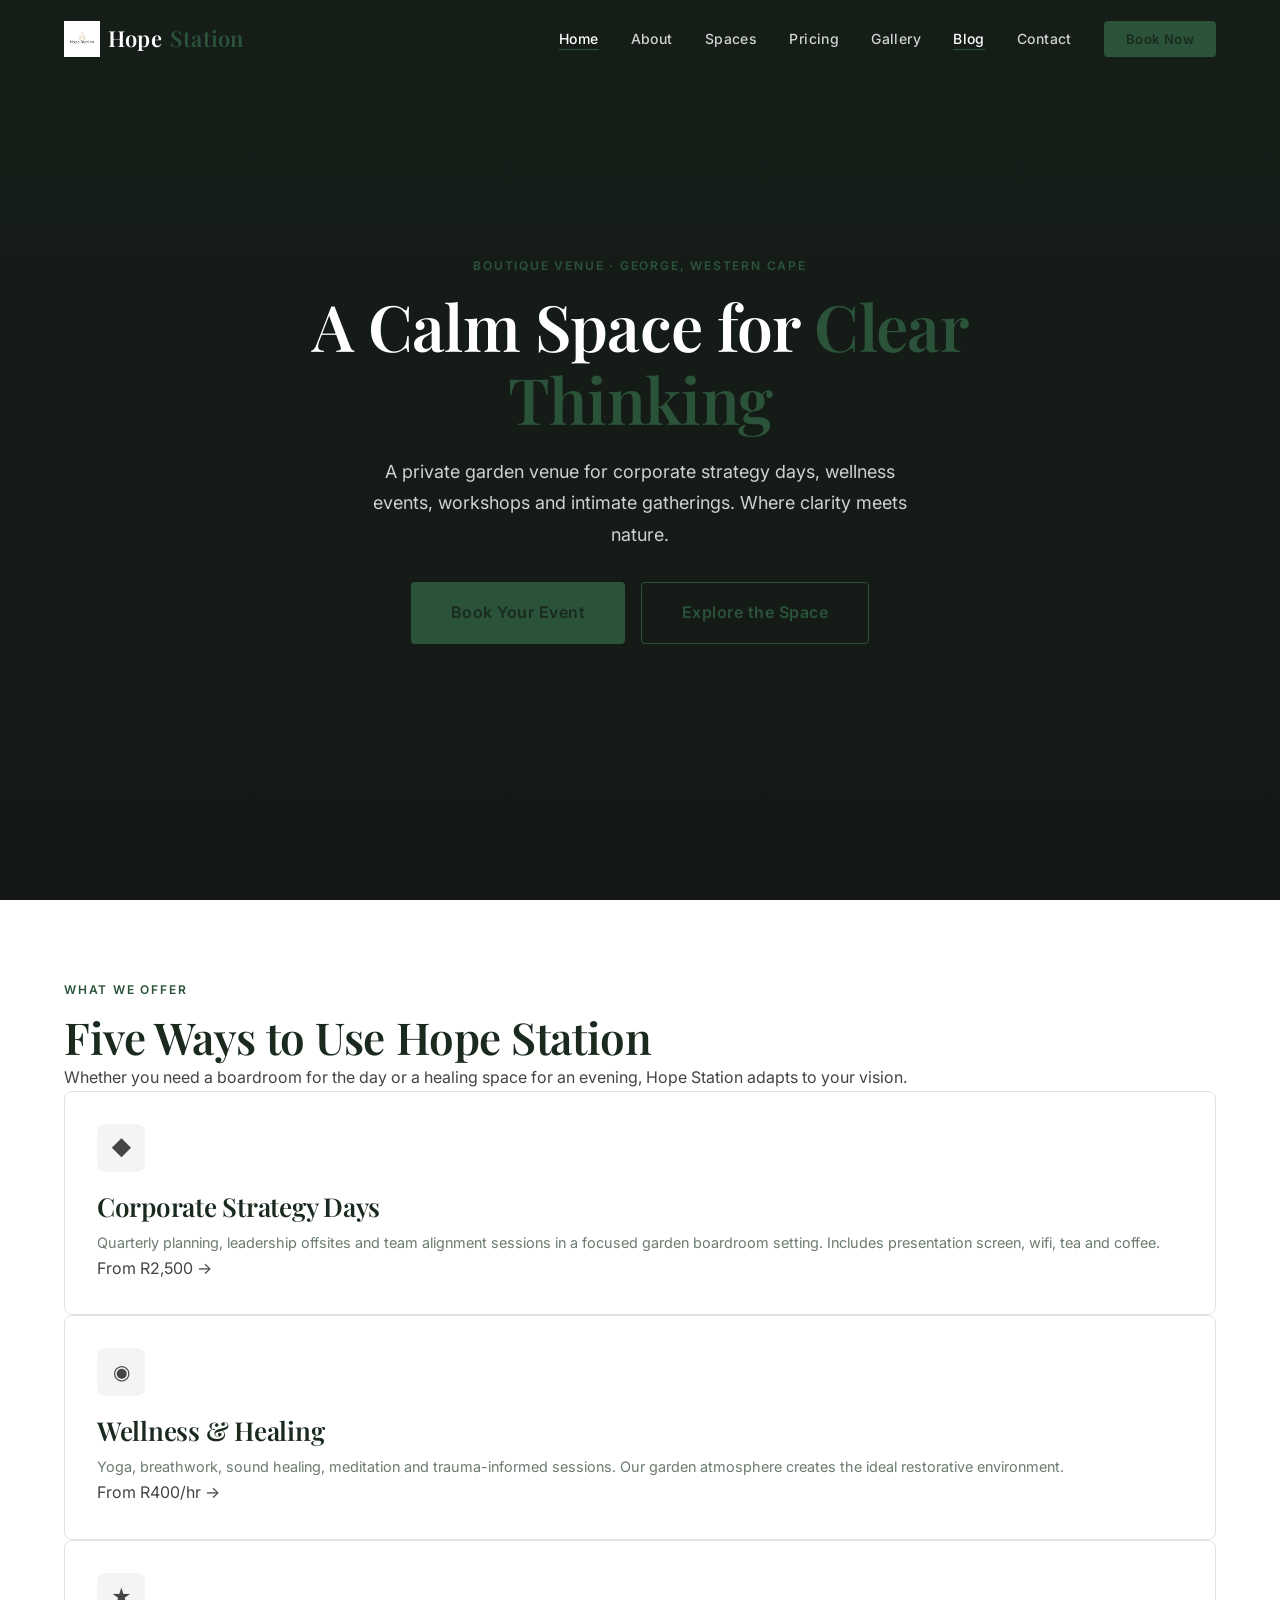
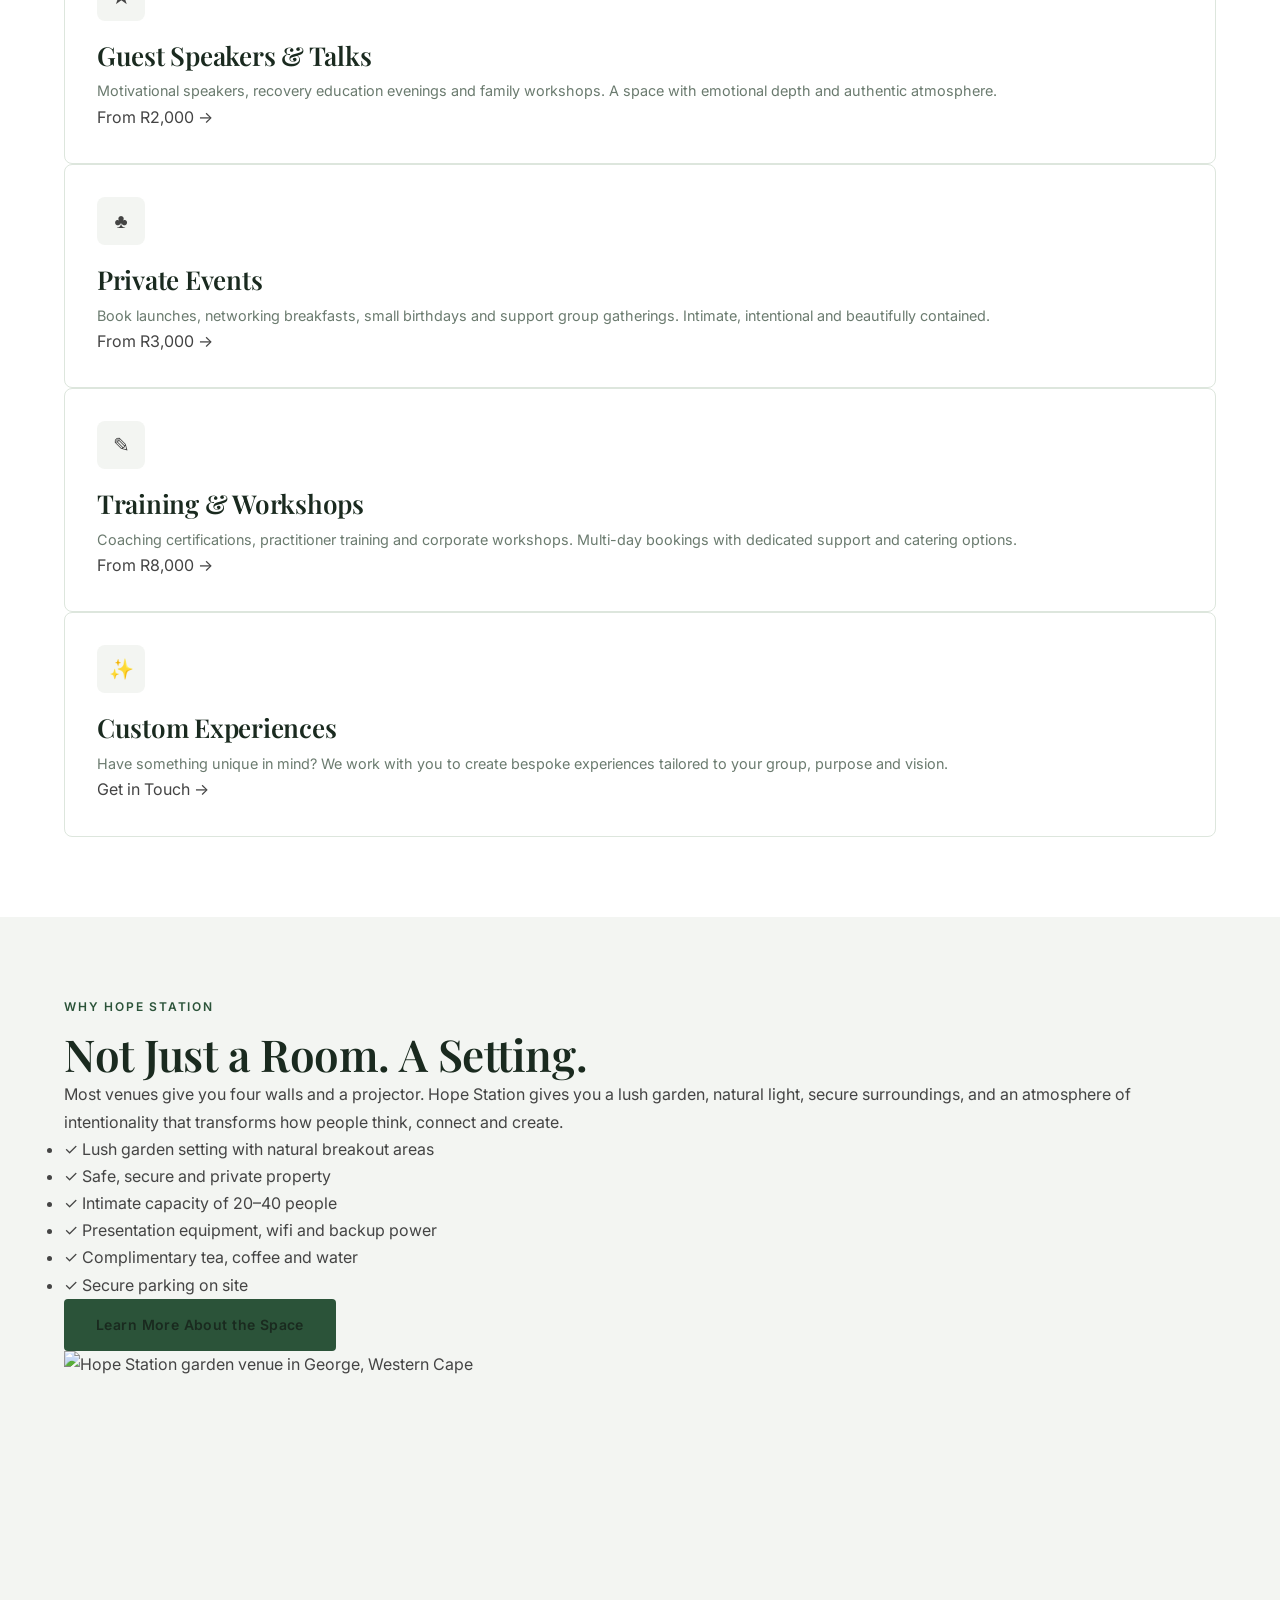
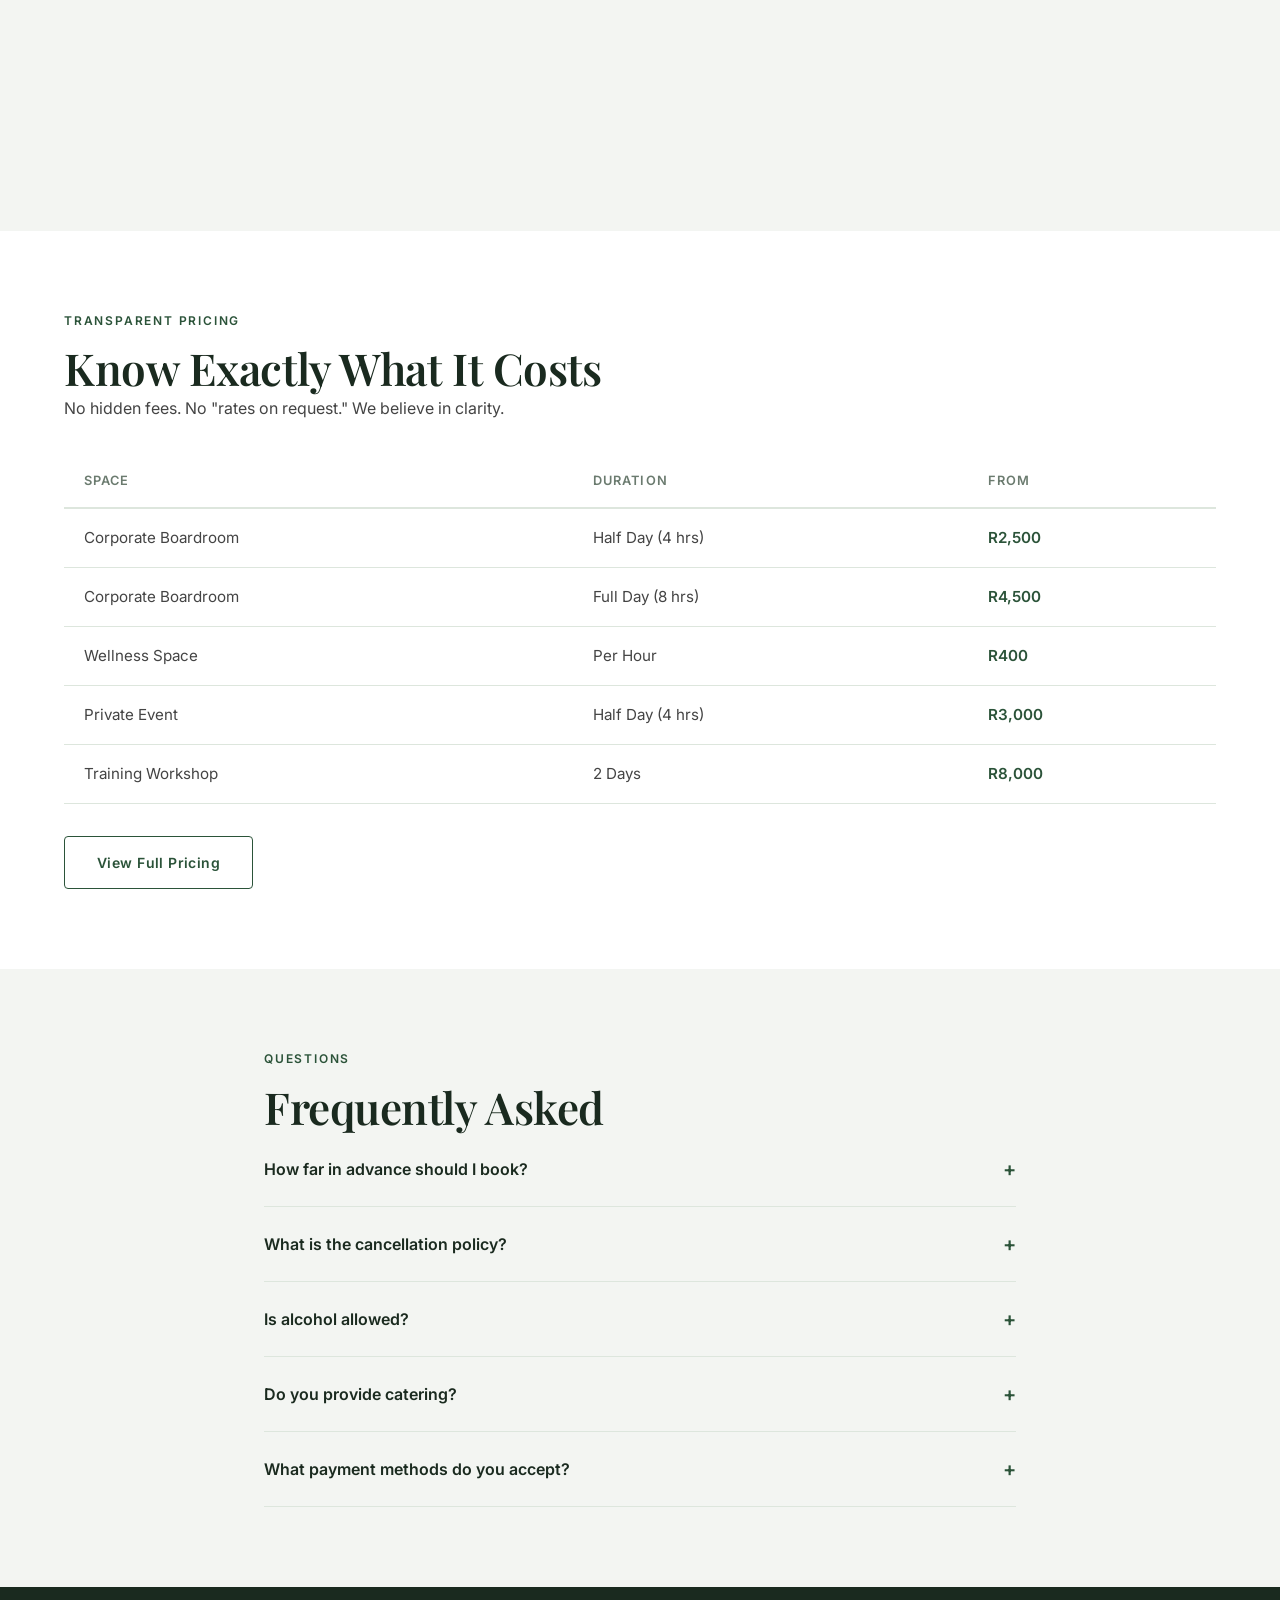
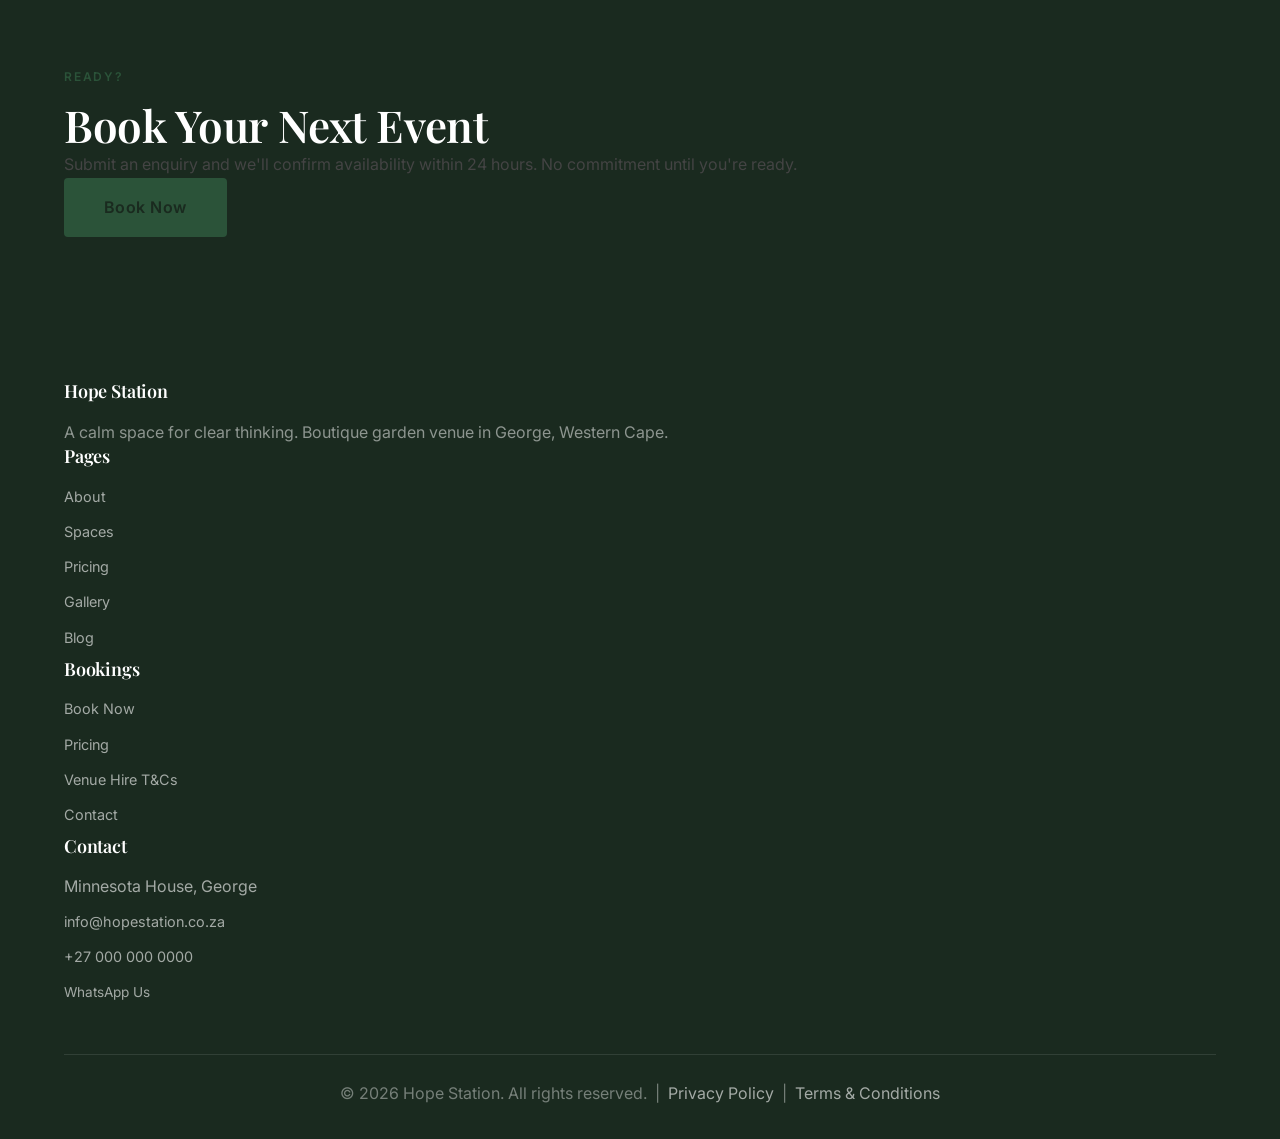
==== index.html @ 79973637 "Initial Hope Station website build — full static site with booking system, T&Cs, pricing, gallery, b" ====
<!DOCTYPE html>
<html lang="en">
<head>
  <meta charset="UTF-8">
  <meta name="viewport" content="width=device-width, initial-scale=1.0">
  <title>Hope Station | A Calm Space for Clear Thinking — Venue Hire in George, Western Cape</title>
  <meta name="description" content="Hope Station is a boutique garden venue in George, Western Cape. Boardroom hire, wellness space, workshops and private events. Book your next strategy day, retreat or gathering.">
  <link rel="canonical" href="https://hopestation.co.za/">

  <!-- Open Graph -->
  <meta property="og:title" content="Hope Station — A Calm Space for Clear Thinking">
  <meta property="og:description" content="Boutique garden venue in George, Western Cape. Corporate boardroom hire, wellness space, workshops and intimate events.">
  <meta property="og:url" content="https://hopestation.co.za/">
  <meta property="og:type" content="website">
  <meta property="og:image" content="https://hopestation.co.za/images/og-home.jpg">
  <meta property="og:site_name" content="Hope Station">

  <!-- Twitter -->
  <meta name="twitter:card" content="summary_large_image">
  <meta name="twitter:title" content="Hope Station — A Calm Space for Clear Thinking">
  <meta name="twitter:description" content="Boutique garden venue in George, Western Cape.">

  <!-- Fonts -->
  <link rel="preconnect" href="https://fonts.googleapis.com">
  <link rel="preconnect" href="https://fonts.gstatic.com" crossorigin>
  <link href="https://fonts.googleapis.com/css2?family=Playfair+Display:wght@400;500;600;700&family=Inter:wght@300;400;500;600;700&display=swap" rel="stylesheet">

  <!-- Tailwind -->
  <script src="https://cdn.tailwindcss.com"></script>
  <script>
    tailwind.config = {
      theme: {
        extend: {
          colors: {
            green: '#2B5339',
            'green-mid': '#4A7C59',
            'green-light': '#7BA88E',
            sage: '#9EBD9E',
            earth: '#6B5B4B',
            'warm-gray': '#F3F5F2',
            'off-white': '#FAFAF8',
          }
        }
      }
    }
  </script>

  <link rel="stylesheet" href="css/style.css">

  <!-- Schema.org LocalBusiness + EventVenue -->
  <script type="application/ld+json">
  {
    "@context": "https://schema.org",
    "@type": ["EventVenue", "LocalBusiness"],
    "name": "Hope Station",
    "description": "A boutique garden venue in George, Western Cape. Boardroom hire, wellness space, workshops and private events.",
    "url": "https://hopestation.co.za",
    "telephone": "+27 000 000 0000",
    "email": "info@hopestation.co.za",
    "address": {
      "@type": "PostalAddress",
      "streetAddress": "Minnesota House",
      "addressLocality": "George",
      "addressRegion": "Western Cape",
      "postalCode": "6529",
      "addressCountry": "ZA"
    },
    "geo": {
      "@type": "GeoCoordinates",
      "latitude": "-33.9631",
      "longitude": "22.4617"
    },
    "maximumAttendeeCapacity": 40,
    "openingHoursSpecification": [
      { "@type": "OpeningHoursSpecification", "dayOfWeek": ["Monday","Tuesday","Wednesday","Thursday","Friday"], "opens": "08:00", "closes": "21:00" },
      { "@type": "OpeningHoursSpecification", "dayOfWeek": ["Saturday","Sunday"], "opens": "08:00", "closes": "18:00" }
    ],
    "priceRange": "R400 - R15,000",
    "image": "https://hopestation.co.za/images/hero-bg.jpg",
    "sameAs": []
  }
  </script>

  <!-- FAQ Schema -->
  <script type="application/ld+json">
  {
    "@context": "https://schema.org",
    "@type": "FAQPage",
    "mainEntity": [
      {
        "@type": "Question",
        "name": "How much does it cost to hire a venue in George?",
        "acceptedAnswer": {
          "@type": "Answer",
          "text": "Hope Station offers boardroom hire from R2,500 for a half day, wellness space from R400 per hour, and full-day private event hire from R5,000. All prices include standard amenities. Visit our pricing page for full details."
        }
      },
      {
        "@type": "Question",
        "name": "What is the capacity of Hope Station?",
        "acceptedAnswer": {
          "@type": "Answer",
          "text": "Hope Station is a boutique venue with a capacity of 20 to 40 people, depending on the event configuration. We offer boardroom, classroom, U-shape, theatre and circle setups."
        }
      },
      {
        "@type": "Question",
        "name": "Can I host a wellness event at Hope Station?",
        "acceptedAnswer": {
          "@type": "Answer",
          "text": "Yes. Hope Station is purpose-designed for wellness events including yoga, breathwork, sound healing, meditation and trauma-informed sessions. Our garden setting creates the ideal atmosphere for healing and restorative experiences."
        }
      },
      {
        "@type": "Question",
        "name": "Where is Hope Station located?",
        "acceptedAnswer": {
          "@type": "Answer",
          "text": "Hope Station is located inside Minnesota House in George, Western Cape, South Africa. We are situated in a lush garden setting with secure parking."
        }
      },
      {
        "@type": "Question",
        "name": "How do I book Hope Station?",
        "acceptedAnswer": {
          "@type": "Answer",
          "text": "Submit an enquiry through our booking page. We'll confirm availability within 24 hours and send you a quote. A 50% deposit secures your booking, with the balance due 48 hours before your event."
        }
      }
    ]
  }
  </script>
</head>

<body class="bg-white">

  <!-- Loader -->
  <div id="page-loader" aria-hidden="true">
    <div class="loader-logo">Hope <span>Station</span></div>
  </div>

  <!-- Toast -->
  <div id="toast" role="alert" aria-live="polite"></div>

  <!-- Navigation -->
  <nav id="navbar" aria-label="Main navigation">
    <div class="container">
      <div class="nav-inner">
        <a href="index.html" class="nav-logo"><img src="images/logo.png" alt="Hope Station" style="height:36px;width:36px;object-fit:contain;">Hope <span>Station</span></a>
        <ul class="nav-links">
          <li><a href="index.html" class="active">Home</a></li>
          <li><a href="about.html">About</a></li>
          <li><a href="spaces.html">Spaces</a></li>
          <li><a href="pricing.html">Pricing</a></li>
          <li><a href="gallery.html">Gallery</a></li>
          <li><a href="blog/index.html">Blog</a></li>
          <li><a href="contact.html">Contact</a></li>
          <li><a href="booking.html" class="nav-cta">Book Now</a></li>
        </ul>
        <button class="hamburger" id="hamburger" aria-label="Toggle navigation" aria-expanded="false">
          <span></span><span></span><span></span>
        </button>
      </div>
    </div>
  </nav>

  <!-- Mobile Menu -->
  <div class="mobile-menu" id="mobile-menu">
    <ul class="mobile-menu-links">
      <li><a href="index.html">Home</a></li>
      <li><a href="about.html">About</a></li>
      <li><a href="spaces.html">Spaces</a></li>
      <li><a href="pricing.html">Pricing</a></li>
      <li><a href="gallery.html">Gallery</a></li>
      <li><a href="blog/index.html">Blog</a></li>
      <li><a href="contact.html">Contact</a></li>
      <li><a href="booking.html" style="color: var(--gold);">Book Now</a></li>
    </ul>
  </div>

  <!-- ============================================================
       HERO
       ============================================================ -->
  <section class="hero">
    <div class="hero-bg"></div>
    <div class="hero-overlay"></div>
    <div class="hero-content">
      <span class="eyebrow">Boutique Venue &middot; George, Western Cape</span>
      <h1>A Calm Space for <span class="gold">Clear Thinking</span></h1>
      <p>A private garden venue for corporate strategy days, wellness events, workshops and intimate gatherings. Where clarity meets nature.</p>
      <div class="hero-btns">
        <a href="booking.html" class="btn btn--gold btn--lg">Book Your Event</a>
        <a href="spaces.html" class="btn btn--outline btn--lg">Explore the Space</a>
      </div>
    </div>
  </section>

  <!-- ============================================================
       WHAT WE OFFER
       ============================================================ -->
  <section class="bg-white">
    <div class="container">
      <div class="text-center mb-16 fade-in">
        <span class="eyebrow">What We Offer</span>
        <h2>Five Ways to Use <span class="text-green">Hope Station</span></h2>
        <p class="mt-3 text-gray-500 max-w-xl mx-auto">Whether you need a boardroom for the day or a healing space for an evening, Hope Station adapts to your vision.</p>
      </div>

      <div class="grid grid-cols-1 md:grid-cols-2 lg:grid-cols-3 gap-6">
        <!-- Card 1 -->
        <div class="card fade-in">
          <div class="card-icon">&#9670;</div>
          <h3>Corporate Strategy Days</h3>
          <p>Quarterly planning, leadership offsites and team alignment sessions in a focused garden boardroom setting. Includes presentation screen, wifi, tea and coffee.</p>
          <a href="pricing.html" class="text-green font-semibold text-sm mt-4 inline-block" style="font-family: var(--font-body);">From R2,500 &rarr;</a>
        </div>
        <!-- Card 2 -->
        <div class="card fade-in">
          <div class="card-icon">&#9673;</div>
          <h3>Wellness &amp; Healing</h3>
          <p>Yoga, breathwork, sound healing, meditation and trauma-informed sessions. Our garden atmosphere creates the ideal restorative environment.</p>
          <a href="pricing.html" class="text-green font-semibold text-sm mt-4 inline-block" style="font-family: var(--font-body);">From R400/hr &rarr;</a>
        </div>
        <!-- Card 3 -->
        <div class="card fade-in">
          <div class="card-icon">&#9733;</div>
          <h3>Guest Speakers &amp; Talks</h3>
          <p>Motivational speakers, recovery education evenings and family workshops. A space with emotional depth and authentic atmosphere.</p>
          <a href="pricing.html" class="text-green font-semibold text-sm mt-4 inline-block" style="font-family: var(--font-body);">From R2,000 &rarr;</a>
        </div>
        <!-- Card 4 -->
        <div class="card fade-in">
          <div class="card-icon">&#9827;</div>
          <h3>Private Events</h3>
          <p>Book launches, networking breakfasts, small birthdays and support group gatherings. Intimate, intentional and beautifully contained.</p>
          <a href="pricing.html" class="text-green font-semibold text-sm mt-4 inline-block" style="font-family: var(--font-body);">From R3,000 &rarr;</a>
        </div>
        <!-- Card 5 -->
        <div class="card fade-in">
          <div class="card-icon">&#9998;</div>
          <h3>Training &amp; Workshops</h3>
          <p>Coaching certifications, practitioner training and corporate workshops. Multi-day bookings with dedicated support and catering options.</p>
          <a href="pricing.html" class="text-green font-semibold text-sm mt-4 inline-block" style="font-family: var(--font-body);">From R8,000 &rarr;</a>
        </div>
        <!-- Card 6 -->
        <div class="card fade-in">
          <div class="card-icon">&#10024;</div>
          <h3>Custom Experiences</h3>
          <p>Have something unique in mind? We work with you to create bespoke experiences tailored to your group, purpose and vision.</p>
          <a href="contact.html" class="text-green font-semibold text-sm mt-4 inline-block" style="font-family: var(--font-body);">Get in Touch &rarr;</a>
        </div>
      </div>
    </div>
  </section>

  <!-- ============================================================
       WHY HOPE STATION
       ============================================================ -->
  <section class="bg-warm">
    <div class="container">
      <div class="grid grid-cols-1 lg:grid-cols-2 gap-16 items-center">
        <div class="fade-in">
          <span class="eyebrow">Why Hope Station</span>
          <h2>Not Just a Room. <span class="text-green">A Setting.</span></h2>
          <p class="mt-4 text-gray-500">Most venues give you four walls and a projector. Hope Station gives you a lush garden, natural light, secure surroundings, and an atmosphere of intentionality that transforms how people think, connect and create.</p>
          <ul class="mt-6 space-y-3">
            <li class="flex items-start gap-3">
              <span class="text-green text-lg mt-0.5">&#10003;</span>
              <span>Lush garden setting with natural breakout areas</span>
            </li>
            <li class="flex items-start gap-3">
              <span class="text-green text-lg mt-0.5">&#10003;</span>
              <span>Safe, secure and private property</span>
            </li>
            <li class="flex items-start gap-3">
              <span class="text-green text-lg mt-0.5">&#10003;</span>
              <span>Intimate capacity of 20&ndash;40 people</span>
            </li>
            <li class="flex items-start gap-3">
              <span class="text-green text-lg mt-0.5">&#10003;</span>
              <span>Presentation equipment, wifi and backup power</span>
            </li>
            <li class="flex items-start gap-3">
              <span class="text-green text-lg mt-0.5">&#10003;</span>
              <span>Complimentary tea, coffee and water</span>
            </li>
            <li class="flex items-start gap-3">
              <span class="text-green text-lg mt-0.5">&#10003;</span>
              <span>Secure parking on site</span>
            </li>
          </ul>
          <a href="about.html" class="btn btn--gold mt-8">Learn More About the Space</a>
        </div>
        <div class="fade-in">
          <img src="images/venue-garden.jpg" alt="Hope Station garden venue in George, Western Cape" class="rounded-lg shadow-lg" style="width:100%; height:400px; object-fit:cover; background: var(--warm-gray);">
        </div>
      </div>
    </div>
  </section>

  <!-- ============================================================
       PRICING PREVIEW
       ============================================================ -->
  <section>
    <div class="container">
      <div class="text-center mb-12 fade-in">
        <span class="eyebrow">Transparent Pricing</span>
        <h2>Know <span class="text-green">Exactly</span> What It Costs</h2>
        <p class="mt-3 text-gray-500 max-w-lg mx-auto">No hidden fees. No "rates on request." We believe in clarity.</p>
      </div>

      <div class="max-w-3xl mx-auto fade-in">
        <table class="pricing-table">
          <thead>
            <tr>
              <th>Space</th>
              <th>Duration</th>
              <th>From</th>
            </tr>
          </thead>
          <tbody>
            <tr>
              <td>Corporate Boardroom</td>
              <td>Half Day (4 hrs)</td>
              <td class="price">R2,500</td>
            </tr>
            <tr>
              <td>Corporate Boardroom</td>
              <td>Full Day (8 hrs)</td>
              <td class="price">R4,500</td>
            </tr>
            <tr>
              <td>Wellness Space</td>
              <td>Per Hour</td>
              <td class="price">R400</td>
            </tr>
            <tr>
              <td>Private Event</td>
              <td>Half Day (4 hrs)</td>
              <td class="price">R3,000</td>
            </tr>
            <tr>
              <td>Training Workshop</td>
              <td>2 Days</td>
              <td class="price">R8,000</td>
            </tr>
          </tbody>
        </table>
        <div class="text-center mt-6">
          <a href="pricing.html" class="btn btn--outline">View Full Pricing</a>
        </div>
      </div>
    </div>
  </section>

  <!-- ============================================================
       FAQ
       ============================================================ -->
  <section class="bg-warm">
    <div class="container container--narrow">
      <div class="text-center mb-12 fade-in">
        <span class="eyebrow">Questions</span>
        <h2>Frequently Asked</h2>
      </div>

      <div class="fade-in">
        <div class="faq-item">
          <div class="faq-question">How far in advance should I book?<span class="icon">+</span></div>
          <div class="faq-answer"><p>We recommend booking at least 2 weeks in advance for weekday events and 4 weeks for weekend events. Popular months (October to December) fill up quickly, so book early for year-end functions.</p></div>
        </div>
        <div class="faq-item">
          <div class="faq-question">What is the cancellation policy?<span class="icon">+</span></div>
          <div class="faq-answer"><p>Full refund for cancellations 14+ days before the event. 50% refund for 7-14 days notice. No refund for cancellations less than 7 days before the event. See our full terms for details.</p></div>
        </div>
        <div class="faq-item">
          <div class="faq-question">Is alcohol allowed?<span class="icon">+</span></div>
          <div class="faq-answer"><p>Hope Station operates within a rehabilitation facility environment. Alcohol is strictly prohibited unless prior written approval has been granted. This is non-negotiable and part of our venue hire agreement.</p></div>
        </div>
        <div class="faq-item">
          <div class="faq-question">Do you provide catering?<span class="icon">+</span></div>
          <div class="faq-answer"><p>Complimentary tea, coffee and water are included with every booking. Full catering (lunch, snacks, platters) is available as an add-on from R120 per person. We work with trusted local caterers in George.</p></div>
        </div>
        <div class="faq-item">
          <div class="faq-question">What payment methods do you accept?<span class="icon">+</span></div>
          <div class="faq-answer"><p>We accept EFT, credit/debit card payments and instant EFT via our secure online payment system. A 50% deposit is required to confirm your booking, with the balance due 48 hours before the event.</p></div>
        </div>
      </div>
    </div>
  </section>

  <!-- ============================================================
       CTA
       ============================================================ -->
  <section class="bg-black text-center" style="padding: 5rem 0;">
    <div class="container">
      <div class="fade-in">
        <span class="eyebrow">Ready?</span>
        <h2 class="text-white mb-4">Book Your <span class="text-green">Next Event</span></h2>
        <p class="text-gray-400 max-w-md mx-auto mb-8">Submit an enquiry and we'll confirm availability within 24 hours. No commitment until you're ready.</p>
        <a href="booking.html" class="btn btn--gold btn--lg">Book Now</a>
      </div>
    </div>
  </section>

  <!-- ============================================================
       FOOTER
       ============================================================ -->
  <footer class="footer">
    <div class="container">
      <div class="grid grid-cols-1 md:grid-cols-4 gap-8">
        <div>
          <h4>Hope <span class="text-green">Station</span></h4>
          <p class="text-sm mt-2" style="color: rgba(255,255,255,0.5);">A calm space for clear thinking. Boutique garden venue in George, Western Cape.</p>
        </div>
        <div>
          <h4>Pages</h4>
          <ul class="footer-links">
            <li><a href="about.html">About</a></li>
            <li><a href="spaces.html">Spaces</a></li>
            <li><a href="pricing.html">Pricing</a></li>
            <li><a href="gallery.html">Gallery</a></li>
            <li><a href="blog/index.html">Blog</a></li>
          </ul>
        </div>
        <div>
          <h4>Bookings</h4>
          <ul class="footer-links">
            <li><a href="booking.html">Book Now</a></li>
            <li><a href="pricing.html">Pricing</a></li>
            <li><a href="terms.html">Venue Hire T&amp;Cs</a></li>
            <li><a href="contact.html">Contact</a></li>
          </ul>
        </div>
        <div>
          <h4>Contact</h4>
          <ul class="footer-links">
            <li>Minnesota House, George</li>
            <li><a href="mailto:info@hopestation.co.za">info@hopestation.co.za</a></li>
            <li><a href="tel:+27000000000">+27 000 000 0000</a></li>
            <li class="mt-3"><a href="https://wa.me/27000000000" class="text-green font-semibold" style="font-family: var(--font-body); font-size: 0.85rem;">WhatsApp Us</a></li>
          </ul>
        </div>
      </div>
      <div class="footer-bottom">
        <p>&copy; 2026 Hope Station. All rights reserved. &nbsp;|&nbsp; <a href="privacy.html">Privacy Policy</a> &nbsp;|&nbsp; <a href="terms.html">Terms &amp; Conditions</a></p>
      </div>
    </div>
  </footer>

  <script src="js/config.js"></script>
  <script src="js/main.js"></script>
</body>
</html>
---- css/style.css ----
/* ============================================================
   Hope Station — Custom CSS
   Works alongside Tailwind CSS CDN
   Brand: Forest Green #2B5339 | Sage #7BA88E | Earth #6B5B4B | White
   Fonts: Playfair Display (headings) + Inter (body)
   ============================================================ */

@import url('https://fonts.googleapis.com/css2?family=Playfair+Display:wght@400;500;600;700&family=Inter:wght@300;400;500;600;700&display=swap');

/* ============================================================
   CSS Custom Properties
   ============================================================ */
:root {
  --green: #2B5339;
  --green-mid: #4A7C59;
  --green-light: #7BA88E;
  --sage: #9EBD9E;
  --earth: #6B5B4B;
  --earth-light: #8A7B6B;
  --black: #1a2a1f;
  --black-light: #243028;
  --black-mid: #2e3d33;
  --white: #FFFFFF;
  --off-white: #FAFAF8;
  --warm-gray: #F3F5F2;
  --text-body: #444444;
  --text-muted: #6B7B6F;
  --text-light: #8A9A8E;
  --border-light: #dde6dd;
  --border-dark: #2a3a2e;
  --shadow-sm: 0 2px 8px rgba(0, 0, 0, 0.06);
  --shadow-md: 0 8px 24px rgba(0, 0, 0, 0.10);
  --shadow-lg: 0 16px 48px rgba(0, 0, 0, 0.14);
  --shadow-green: 0 8px 32px rgba(43, 83, 57, 0.20);
  --radius-sm: 4px;
  --radius-md: 8px;
  --radius-lg: 16px;
  --transition: 0.25s cubic-bezier(0.4, 0, 0.2, 1);
  --font-heading: 'Playfair Display', Georgia, serif;
  --font-body: 'Inter', 'Helvetica Neue', Arial, sans-serif;

  /* Backwards compat aliases — gold → green */
  --gold: var(--green);
  --gold-light: var(--green-mid);
  --gold-dark: var(--green);
}

/* ============================================================
   Base Reset & Global
   ============================================================ */
*, *::before, *::after {
  box-sizing: border-box;
  margin: 0;
  padding: 0;
}

html {
  scroll-behavior: smooth;
  font-size: 16px;
  -webkit-text-size-adjust: 100%;
}

body {
  font-family: var(--font-body);
  background-color: var(--white);
  color: var(--text-body);
  line-height: 1.7;
  -webkit-font-smoothing: antialiased;
  -moz-osx-font-smoothing: grayscale;
  overflow-x: hidden;
}

img {
  max-width: 100%;
  height: auto;
  display: block;
}

a {
  color: inherit;
  text-decoration: none;
  transition: color var(--transition);
}

/* ============================================================
   Typography
   ============================================================ */
h1, h2, h3, h4, h5, h6 {
  font-family: var(--font-heading);
  font-weight: 600;
  line-height: 1.15;
  letter-spacing: -0.01em;
  color: var(--black);
}

h1 { font-size: clamp(2.5rem, 5.5vw, 4rem); }
h2 { font-size: clamp(1.875rem, 4vw, 2.75rem); }
h3 { font-size: clamp(1.25rem, 2.5vw, 1.625rem); }
h4 { font-size: 1.25rem; font-family: var(--font-body); font-weight: 600; }

p {
  font-family: var(--font-body);
  font-size: 1rem;
  line-height: 1.75;
}

.eyebrow {
  font-family: var(--font-body);
  font-size: 0.75rem;
  font-weight: 600;
  letter-spacing: 0.15em;
  text-transform: uppercase;
  color: var(--gold);
  display: block;
  margin-bottom: 0.75rem;
}

/* ============================================================
   Layout
   ============================================================ */
.container {
  width: 100%;
  max-width: 1200px;
  margin: 0 auto;
  padding: 0 1.5rem;
}

.container--narrow {
  max-width: 800px;
  margin: 0 auto;
  padding: 0 1.5rem;
}

section {
  padding: 5rem 0;
}

section.section--lg {
  padding: 7rem 0;
}

section.section--sm {
  padding: 3rem 0;
}

/* ============================================================
   Navigation
   ============================================================ */
#navbar {
  position: fixed;
  top: 0;
  left: 0;
  right: 0;
  z-index: 1000;
  padding: 1.25rem 0;
  transition: background var(--transition), padding var(--transition), box-shadow var(--transition);
}

#navbar.scrolled {
  background: rgba(17, 17, 17, 0.97);
  backdrop-filter: blur(12px);
  -webkit-backdrop-filter: blur(12px);
  padding: 0.875rem 0;
  box-shadow: 0 4px 24px rgba(0, 0, 0, 0.35);
}

.nav-inner {
  display: flex;
  align-items: center;
  justify-content: space-between;
}

.nav-logo {
  font-family: var(--font-heading);
  font-size: 1.375rem;
  font-weight: 600;
  color: var(--white);
  letter-spacing: 0.01em;
  text-decoration: none;
  transition: color var(--transition);
  display: flex;
  align-items: center;
  gap: 0.5rem;
}

.nav-logo img {
  display: block;
  height: 36px;
  width: auto;
  flex-shrink: 0;
}

.nav-logo span {
  color: var(--gold);
}

.nav-logo:hover {
  color: var(--gold);
}

.nav-links {
  display: flex;
  align-items: center;
  gap: 2rem;
  list-style: none;
}

.nav-links a {
  font-family: var(--font-body);
  font-size: 0.875rem;
  font-weight: 500;
  letter-spacing: 0.03em;
  color: rgba(255, 255, 255, 0.8);
  text-decoration: none;
  transition: color var(--transition);
  position: relative;
}

.nav-links a::after {
  content: '';
  position: absolute;
  bottom: -3px;
  left: 0;
  width: 0;
  height: 1.5px;
  background: var(--gold);
  transition: width var(--transition);
}

.nav-links a:hover,
.nav-links a.active {
  color: var(--white);
}

.nav-links a:hover::after,
.nav-links a.active::after {
  width: 100%;
}

.nav-cta {
  font-family: var(--font-body) !important;
  font-size: 0.825rem !important;
  font-weight: 600 !important;
  background: var(--gold) !important;
  color: var(--black) !important;
  padding: 0.625rem 1.375rem !important;
  border-radius: var(--radius-sm) !important;
  transition: background var(--transition), transform var(--transition), box-shadow var(--transition) !important;
}

.nav-cta::after {
  display: none !important;
}

.nav-cta:hover {
  background: var(--gold-light) !important;
  color: var(--black) !important;
  transform: translateY(-1px) !important;
  box-shadow: var(--shadow-green) !important;
}

/* Mobile hamburger */
.hamburger {
  display: none;
  flex-direction: column;
  justify-content: space-between;
  width: 26px;
  height: 18px;
  cursor: pointer;
  background: none;
  border: none;
  padding: 0;
}

.hamburger span {
  display: block;
  width: 100%;
  height: 2px;
  background: var(--white);
  border-radius: 2px;
  transition: transform var(--transition), opacity var(--transition), width var(--transition);
  transform-origin: center;
}

.hamburger.open span:nth-child(1) {
  transform: translateY(8px) rotate(45deg);
}

.hamburger.open span:nth-child(2) {
  opacity: 0;
  width: 0;
}

.hamburger.open span:nth-child(3) {
  transform: translateY(-8px) rotate(-45deg);
}

/* Mobile Menu */
.mobile-menu {
  position: fixed;
  top: 0;
  left: 0;
  right: 0;
  bottom: 0;
  background: rgba(17, 17, 17, 0.98);
  backdrop-filter: blur(20px);
  -webkit-backdrop-filter: blur(20px);
  z-index: 999;
  display: flex;
  align-items: center;
  justify-content: center;
  opacity: 0;
  pointer-events: none;
  transition: opacity var(--transition);
}

.mobile-menu.open {
  opacity: 1;
  pointer-events: auto;
}

.mobile-menu-links {
  list-style: none;
  text-align: center;
}

.mobile-menu-links li {
  margin-bottom: 2rem;
}

.mobile-menu-links a {
  font-family: var(--font-heading);
  font-size: 1.75rem;
  font-weight: 500;
  color: var(--white);
  text-decoration: none;
  transition: color var(--transition);
}

.mobile-menu-links a:hover {
  color: var(--gold);
}

@media (max-width: 768px) {
  .hamburger {
    display: flex;
  }
  .nav-links {
    display: none;
  }
}

/* ============================================================
   Buttons
   ============================================================ */
.btn {
  display: inline-flex;
  align-items: center;
  justify-content: center;
  font-family: var(--font-body);
  font-weight: 600;
  font-size: 0.875rem;
  letter-spacing: 0.03em;
  padding: 0.875rem 2rem;
  border-radius: var(--radius-sm);
  cursor: pointer;
  transition: all var(--transition);
  text-decoration: none;
  border: none;
  gap: 0.5rem;
}

.btn--gold {
  background: var(--gold);
  color: var(--black);
}

.btn--gold:hover {
  background: var(--gold-light);
  transform: translateY(-1px);
  box-shadow: var(--shadow-green);
}

.btn--outline {
  background: transparent;
  color: var(--gold);
  border: 1.5px solid var(--gold);
}

.btn--outline:hover {
  background: var(--gold);
  color: var(--black);
}

.btn--white {
  background: var(--white);
  color: var(--black);
}

.btn--white:hover {
  background: var(--off-white);
  transform: translateY(-1px);
  box-shadow: var(--shadow-md);
}

.btn--dark {
  background: var(--black);
  color: var(--white);
}

.btn--dark:hover {
  background: var(--black-light);
  transform: translateY(-1px);
}

.btn--lg {
  padding: 1rem 2.5rem;
  font-size: 1rem;
}

/* ============================================================
   Hero
   ============================================================ */
.hero {
  position: relative;
  min-height: 100vh;
  display: flex;
  align-items: center;
  justify-content: center;
  text-align: center;
  overflow: hidden;
  background: var(--black);
}

.hero-bg {
  position: absolute;
  inset: 0;
  background: url('../images/hero-bg.jpg') center/cover no-repeat;
  opacity: 0.35;
}

.hero-overlay {
  position: absolute;
  inset: 0;
  background: linear-gradient(180deg, rgba(17,17,17,0.5) 0%, rgba(17,17,17,0.7) 100%);
}

.hero-content {
  position: relative;
  z-index: 2;
  max-width: 720px;
  padding: 0 1.5rem;
}

.hero h1 {
  color: var(--white);
  margin-bottom: 1.25rem;
}

.hero h1 .gold {
  color: var(--gold);
}

.hero p {
  color: rgba(255, 255, 255, 0.8);
  font-size: 1.125rem;
  margin-bottom: 2rem;
  max-width: 560px;
  margin-left: auto;
  margin-right: auto;
}

.hero-btns {
  display: flex;
  gap: 1rem;
  justify-content: center;
  flex-wrap: wrap;
}

/* ============================================================
   Page Hero (inner pages)
   ============================================================ */
.page-hero {
  background: var(--black);
  padding: 8rem 0 4rem;
  text-align: center;
}

.page-hero h1 {
  color: var(--white);
  margin-bottom: 0.75rem;
}

.page-hero p {
  color: rgba(255,255,255,0.7);
  font-size: 1.1rem;
  max-width: 560px;
  margin: 0 auto;
}

/* ============================================================
   Cards
   ============================================================ */
.card {
  background: var(--white);
  border: 1px solid var(--border-light);
  border-radius: var(--radius-md);
  padding: 2rem;
  transition: all var(--transition);
}

.card:hover {
  box-shadow: var(--shadow-md);
  transform: translateY(-2px);
}

.card-icon {
  width: 48px;
  height: 48px;
  background: var(--warm-gray);
  border-radius: var(--radius-md);
  display: flex;
  align-items: center;
  justify-content: center;
  margin-bottom: 1.25rem;
  font-size: 1.25rem;
}

.card h3 {
  margin-bottom: 0.5rem;
}

.card p {
  color: var(--text-muted);
  font-size: 0.9rem;
}

/* ============================================================
   Pricing Table
   ============================================================ */
.pricing-table {
  width: 100%;
  border-collapse: collapse;
  margin: 2rem 0;
}

.pricing-table th {
  font-family: var(--font-body);
  font-weight: 600;
  font-size: 0.8rem;
  letter-spacing: 0.08em;
  text-transform: uppercase;
  color: var(--text-muted);
  text-align: left;
  padding: 1rem 1.25rem;
  border-bottom: 2px solid var(--border-light);
}

.pricing-table td {
  padding: 1rem 1.25rem;
  border-bottom: 1px solid var(--border-light);
  font-size: 0.95rem;
}

.pricing-table tr:hover td {
  background: var(--warm-gray);
}

.pricing-table .price {
  font-weight: 600;
  color: var(--gold-dark);
}

/* ============================================================
   Forms
   ============================================================ */
.form-group {
  margin-bottom: 1.25rem;
}

.form-group label {
  display: block;
  font-family: var(--font-body);
  font-size: 0.85rem;
  font-weight: 600;
  color: var(--black);
  margin-bottom: 0.375rem;
}

.form-group input,
.form-group select,
.form-group textarea {
  width: 100%;
  font-family: var(--font-body);
  font-size: 0.95rem;
  padding: 0.75rem 1rem;
  border: 1.5px solid var(--border-light);
  border-radius: var(--radius-sm);
  background: var(--white);
  color: var(--black);
  transition: border-color var(--transition), box-shadow var(--transition);
  outline: none;
}

.form-group input:focus,
.form-group select:focus,
.form-group textarea:focus {
  border-color: var(--gold);
  box-shadow: 0 0 0 3px rgba(201, 168, 76, 0.15);
}

.form-group textarea {
  resize: vertical;
  min-height: 120px;
}

.form-checkbox {
  display: flex;
  align-items: flex-start;
  gap: 0.625rem;
  margin: 1.25rem 0;
}

.form-checkbox input[type="checkbox"] {
  width: 18px;
  height: 18px;
  margin-top: 2px;
  accent-color: var(--gold);
  flex-shrink: 0;
}

.form-checkbox label {
  font-size: 0.875rem;
  line-height: 1.5;
  color: var(--text-body);
}

.form-checkbox a {
  color: var(--gold-dark);
  text-decoration: underline;
  font-weight: 500;
}

.form-checkbox a:hover {
  color: var(--gold);
}

/* ============================================================
   FAQ Accordion
   ============================================================ */
.faq-item {
  border-bottom: 1px solid var(--border-light);
}

.faq-question {
  display: flex;
  align-items: center;
  justify-content: space-between;
  padding: 1.25rem 0;
  font-family: var(--font-body);
  font-weight: 600;
  font-size: 1rem;
  color: var(--black);
  cursor: pointer;
  transition: color var(--transition);
}

.faq-question:hover {
  color: var(--gold-dark);
}

.faq-question .icon {
  font-size: 1.25rem;
  color: var(--gold);
  transition: transform var(--transition);
  flex-shrink: 0;
  margin-left: 1rem;
}

.faq-item.open .faq-question .icon {
  transform: rotate(45deg);
}

.faq-answer {
  max-height: 0;
  overflow: hidden;
  transition: max-height 0.35s ease, padding 0.35s ease;
}

.faq-item.open .faq-answer {
  max-height: 500px;
  padding-bottom: 1.25rem;
}

.faq-answer p {
  color: var(--text-muted);
  font-size: 0.95rem;
  line-height: 1.75;
}

/* ============================================================
   Footer
   ============================================================ */
.footer {
  background: var(--black);
  color: rgba(255,255,255,0.6);
  padding: 4rem 0 2rem;
}

.footer h4 {
  color: var(--white);
  font-family: var(--font-heading);
  font-size: 1.125rem;
  margin-bottom: 1rem;
}

.footer a {
  color: rgba(255,255,255,0.6);
  transition: color var(--transition);
}

.footer a:hover {
  color: var(--gold);
}

.footer-links {
  list-style: none;
}

.footer-links li {
  margin-bottom: 0.5rem;
}

.footer-links a {
  font-size: 0.9rem;
}

.footer-bottom {
  border-top: 1px solid rgba(255,255,255,0.1);
  margin-top: 3rem;
  padding-top: 1.5rem;
  text-align: center;
  font-size: 0.8rem;
  color: rgba(255,255,255,0.4);
}

/* ============================================================
   Gallery Grid
   ============================================================ */
.gallery-grid {
  display: grid;
  grid-template-columns: repeat(auto-fill, minmax(280px, 1fr));
  gap: 1rem;
}

.gallery-grid img {
  width: 100%;
  height: 240px;
  object-fit: cover;
  border-radius: var(--radius-md);
  transition: transform var(--transition), box-shadow var(--transition);
}

.gallery-grid img:hover {
  transform: scale(1.02);
  box-shadow: var(--shadow-md);
}

/* ============================================================
   Scroll Animations
   ============================================================ */
.fade-in {
  opacity: 0;
  transform: translateY(24px);
  transition: opacity 0.6s ease, transform 0.6s ease;
}

.fade-in.visible {
  opacity: 1;
  transform: translateY(0);
}

/* ============================================================
   Toast Notifications
   ============================================================ */
#toast {
  position: fixed;
  bottom: 2rem;
  left: 50%;
  transform: translateX(-50%) translateY(100px);
  font-family: var(--font-body);
  font-size: 0.9rem;
  font-weight: 500;
  padding: 0.875rem 1.75rem;
  border-radius: var(--radius-md);
  z-index: 9999;
  opacity: 0;
  pointer-events: none;
  transition: all 0.4s ease;
  white-space: nowrap;
}

#toast.show {
  opacity: 1;
  transform: translateX(-50%) translateY(0);
  pointer-events: auto;
}

#toast.success {
  background: #065f46;
  color: #d1fae5;
}

#toast.error {
  background: #991b1b;
  color: #fee2e2;
}

/* ============================================================
   Page Loader
   ============================================================ */
#page-loader {
  position: fixed;
  inset: 0;
  z-index: 10000;
  background: var(--black);
  display: flex;
  align-items: center;
  justify-content: center;
  transition: opacity 0.5s ease, visibility 0.5s ease;
}

#page-loader.loaded {
  opacity: 0;
  visibility: hidden;
  pointer-events: none;
}

.loader-logo {
  font-family: var(--font-heading);
  font-size: 1.5rem;
  font-weight: 600;
  color: var(--white);
  animation: pulse 1.5s ease-in-out infinite;
}

.loader-logo span {
  color: var(--gold);
}

@keyframes pulse {
  0%, 100% { opacity: 0.5; }
  50% { opacity: 1; }
}

/* ============================================================
   Utilities
   ============================================================ */
.text-gold { color: var(--gold); }
.text-white { color: var(--white); }
.text-muted { color: var(--text-muted); }
.bg-warm { background: var(--warm-gray); }
.bg-black { background: var(--black); }
.bg-white { background: var(--white); }
.gold-line {
  display: block;
  width: 40px;
  height: 2px;
  background: var(--gold);
  margin-bottom: 1.5rem;
}

/* ============================================================
   Responsive
   ============================================================ */
@media (max-width: 768px) {
  section { padding: 3.5rem 0; }
  .page-hero { padding: 7rem 0 3rem; }
  .hero-btns { flex-direction: column; align-items: center; }
}
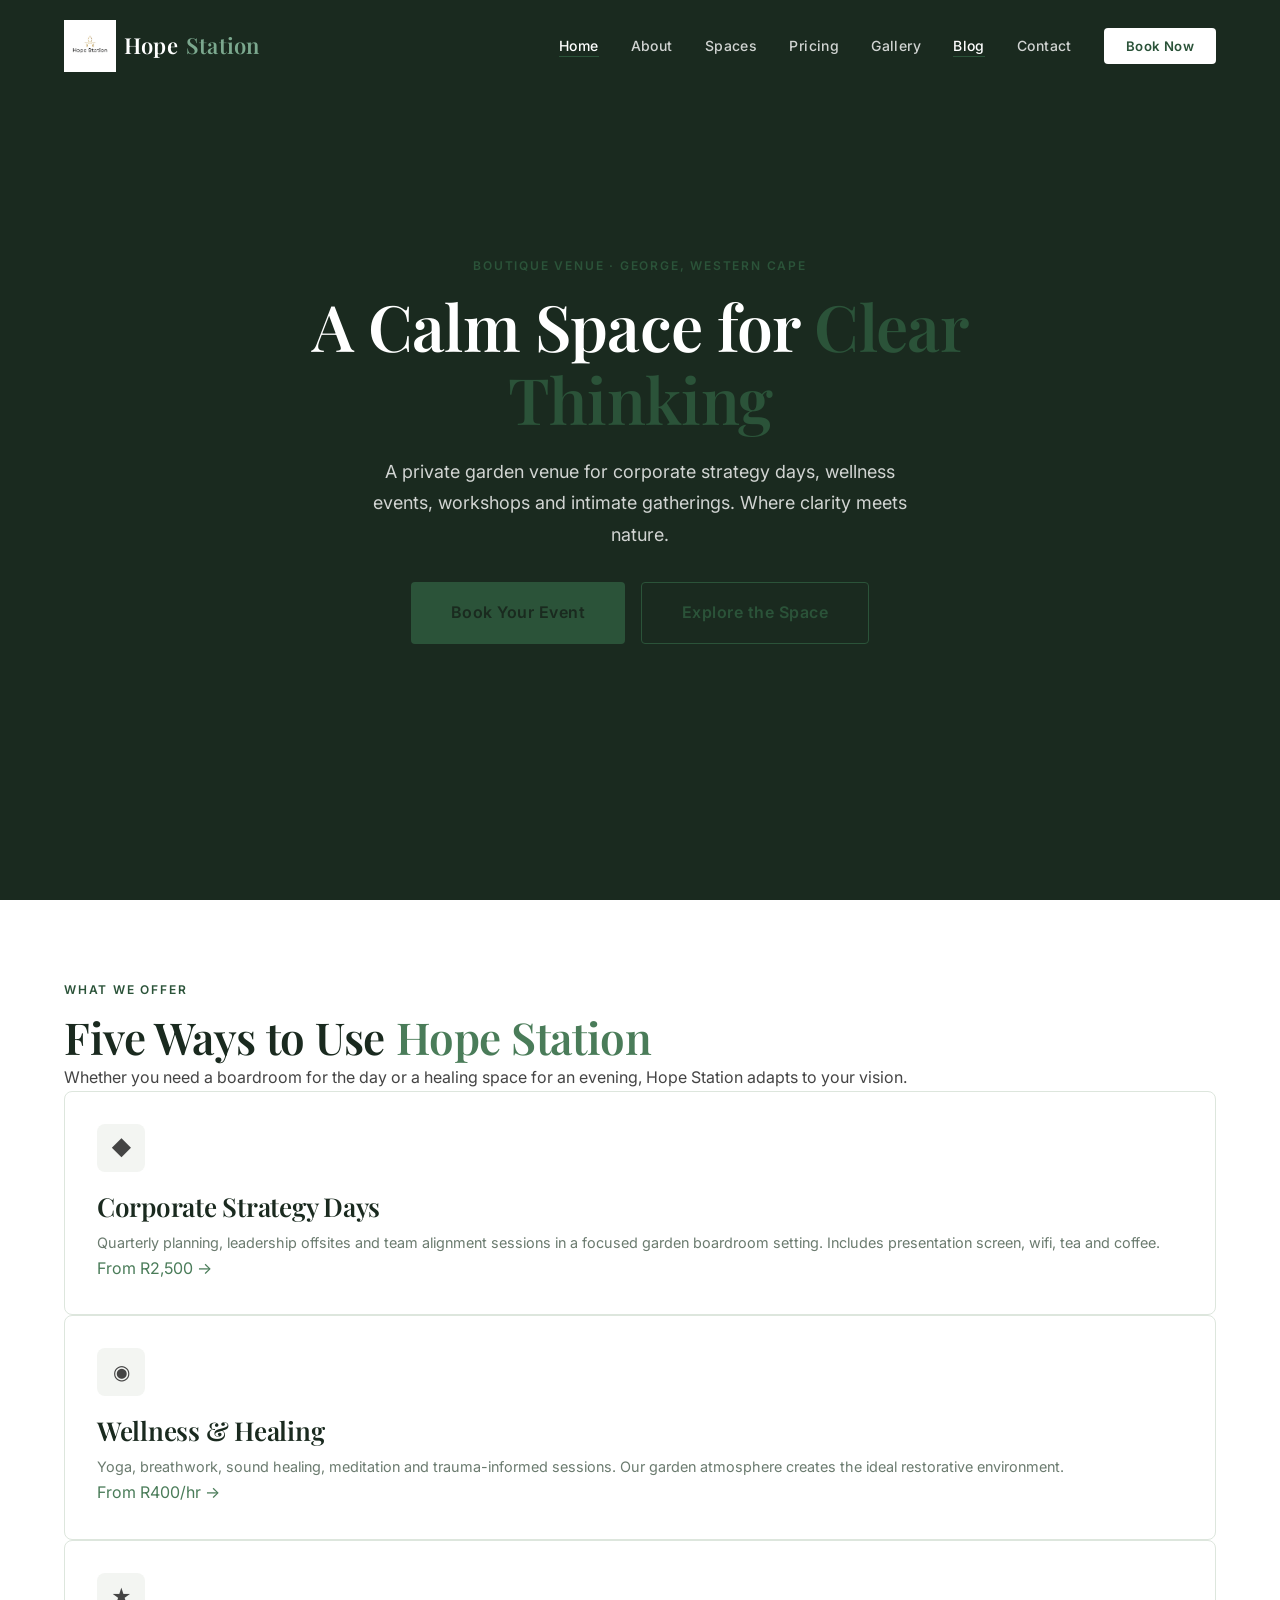
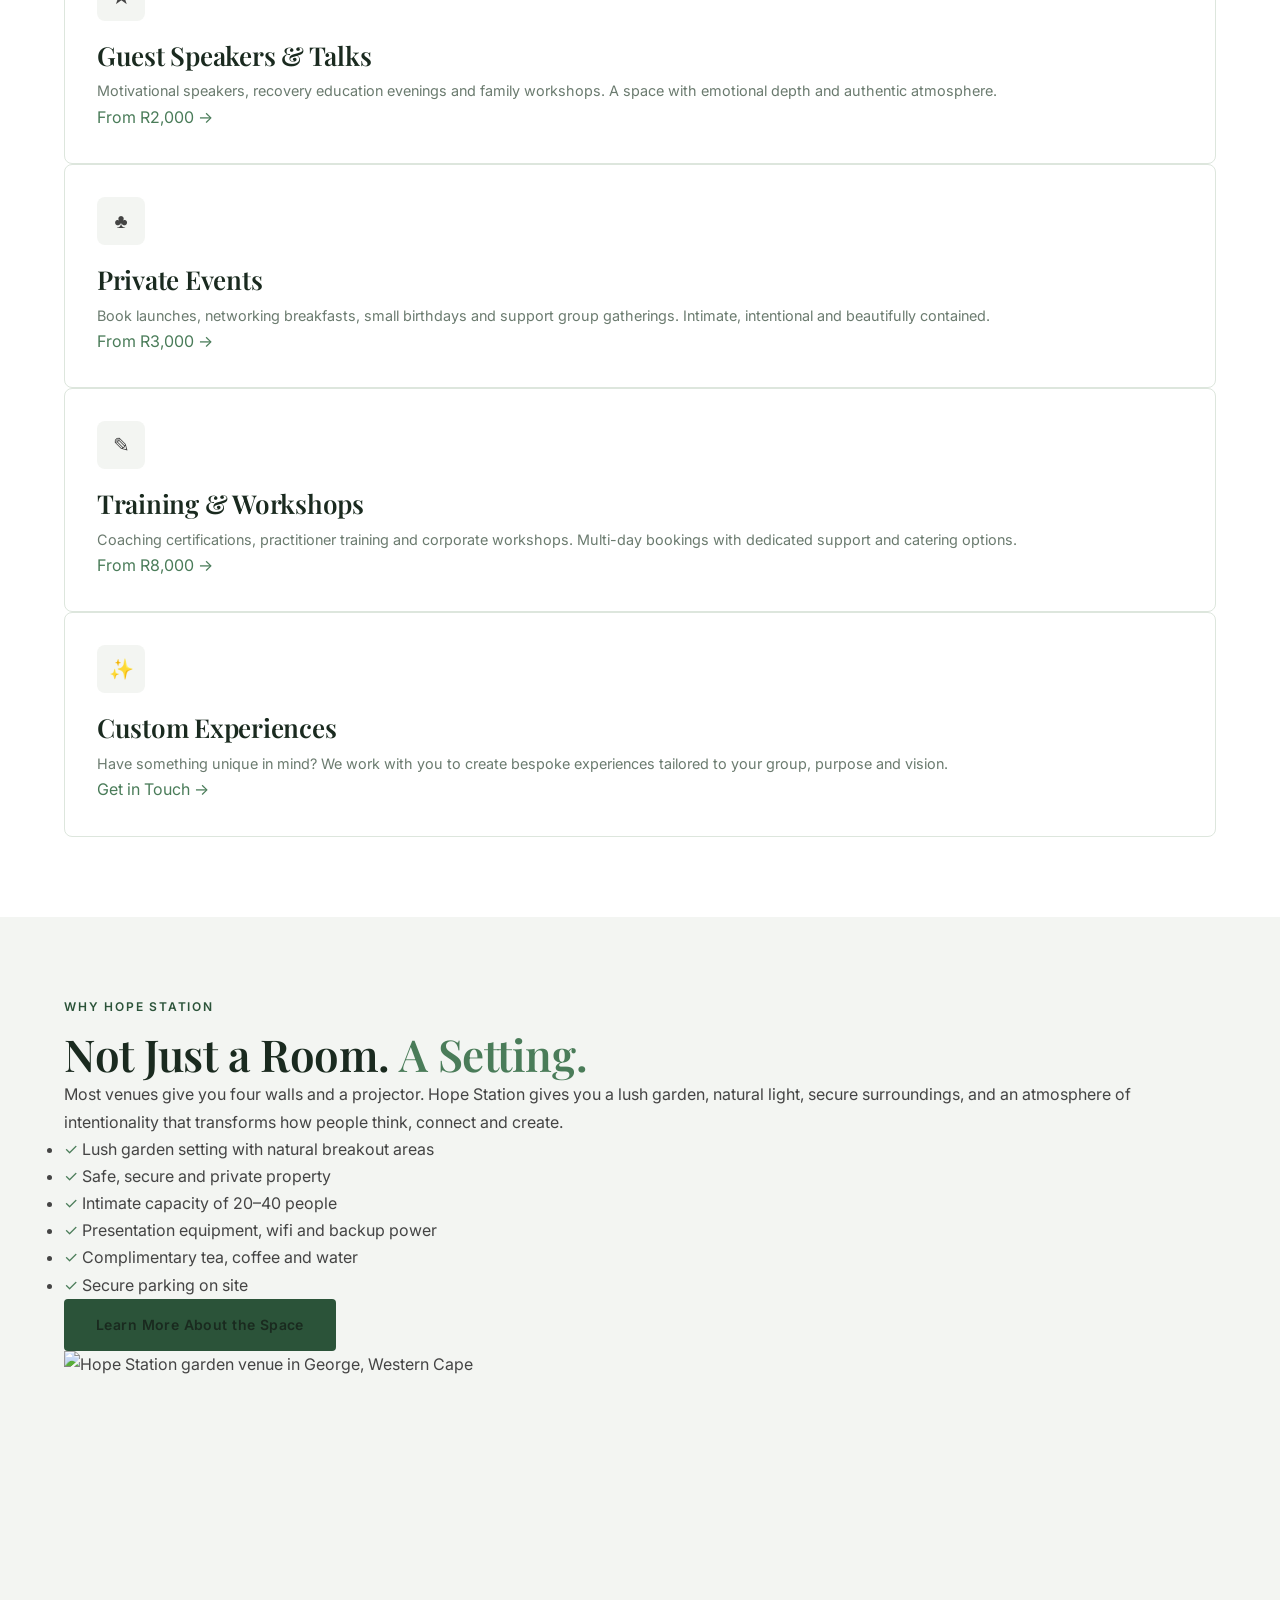
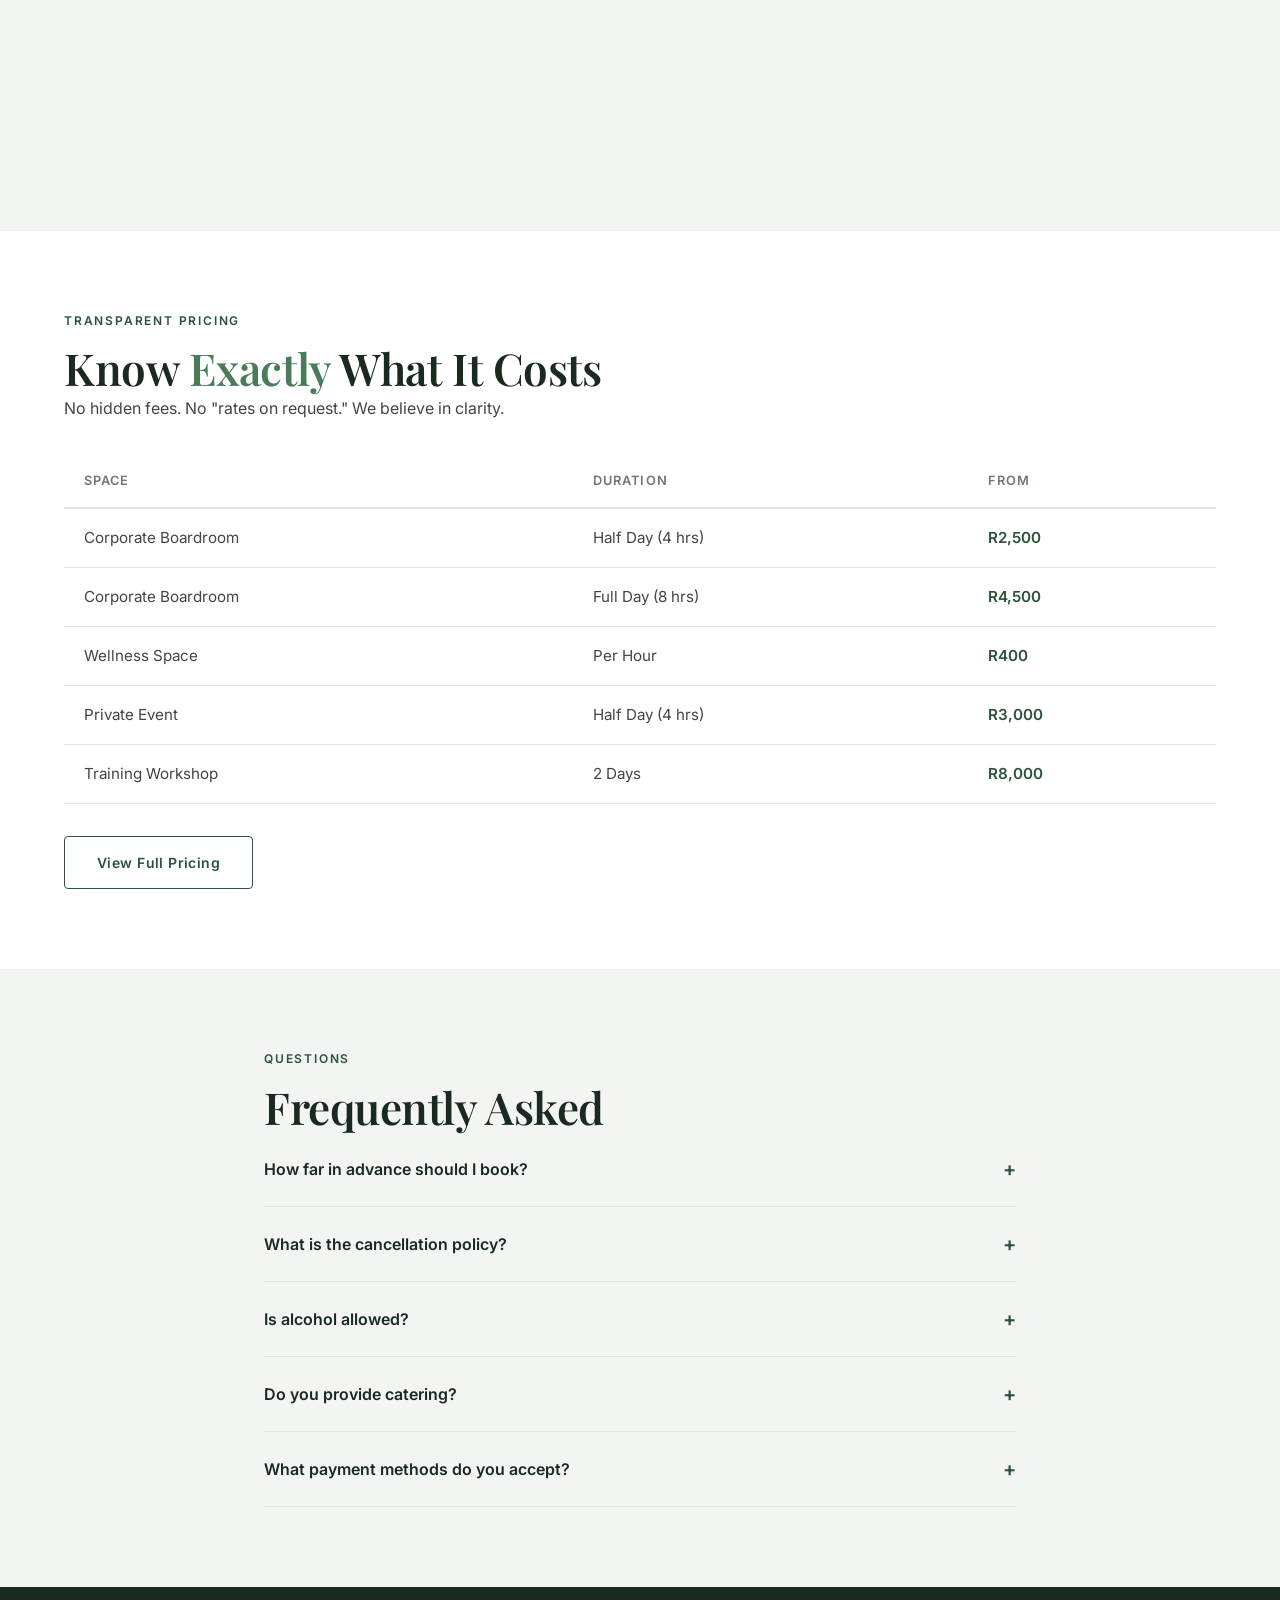
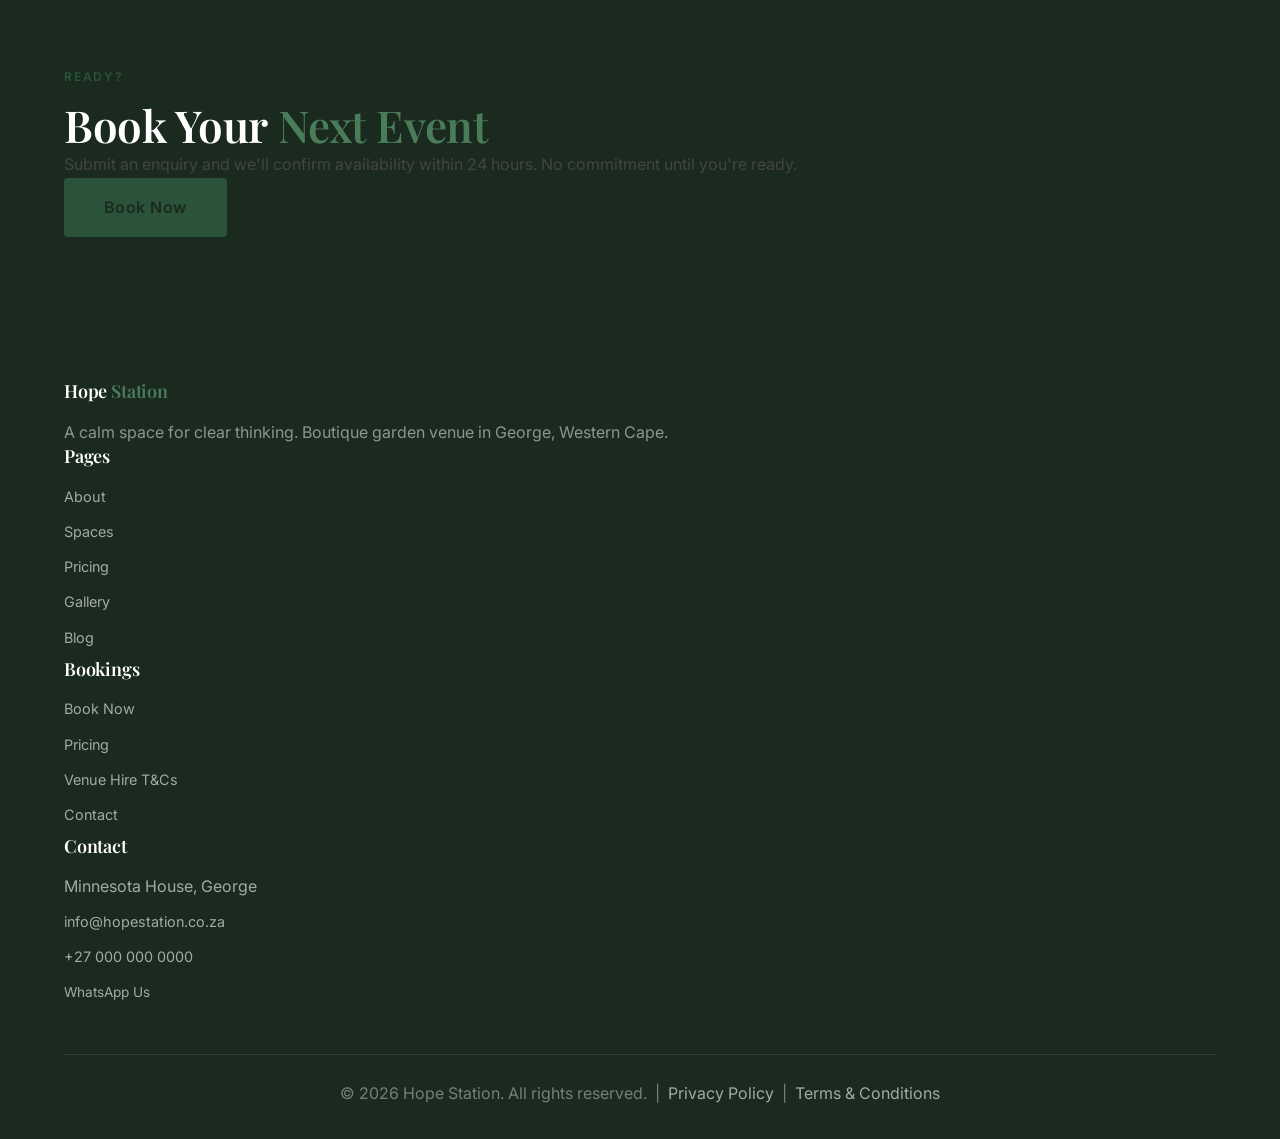
==== commit bc9abbb1: "Fix: bigger logo, green colour scheme (no harsh white/green), booking system with Airtable API + con" ====
--- a/index.html
+++ b/index.html
@@ -146,7 +146,7 @@
   <nav id="navbar" aria-label="Main navigation">
     <div class="container">
       <div class="nav-inner">
-        <a href="index.html" class="nav-logo"><img src="images/logo.png" alt="Hope Station" style="height:36px;width:36px;object-fit:contain;">Hope <span>Station</span></a>
+        <a href="index.html" class="nav-logo"><img src="images/logo.png" alt="Hope Station" style="height:52px;width:52px;object-fit:contain;">Hope <span>Station</span></a>
         <ul class="nav-links">
           <li><a href="index.html" class="active">Home</a></li>
           <li><a href="about.html">About</a></li>
--- a/css/style.css
+++ b/css/style.css
@@ -157,11 +157,11 @@
 }
 
 #navbar.scrolled {
-  background: rgba(17, 17, 17, 0.97);
+  background: rgba(32, 48, 38, 0.97);
   backdrop-filter: blur(12px);
   -webkit-backdrop-filter: blur(12px);
   padding: 0.875rem 0;
-  box-shadow: 0 4px 24px rgba(0, 0, 0, 0.35);
+  box-shadow: 0 4px 24px rgba(0, 0, 0, 0.25);
 }
 
 .nav-inner {
@@ -185,17 +185,17 @@
 
 .nav-logo img {
   display: block;
-  height: 36px;
+  height: 52px;
   width: auto;
   flex-shrink: 0;
 }
 
 .nav-logo span {
-  color: var(--gold);
+  color: var(--green-light);
 }
 
 .nav-logo:hover {
-  color: var(--gold);
+  color: var(--green-light);
 }
 
 .nav-links {
@@ -241,8 +241,8 @@
   font-family: var(--font-body) !important;
   font-size: 0.825rem !important;
   font-weight: 600 !important;
-  background: var(--gold) !important;
-  color: var(--black) !important;
+  background: var(--white) !important;
+  color: var(--green) !important;
   padding: 0.625rem 1.375rem !important;
   border-radius: var(--radius-sm) !important;
   transition: background var(--transition), transform var(--transition), box-shadow var(--transition) !important;
@@ -253,7 +253,7 @@
 }
 
 .nav-cta:hover {
-  background: var(--gold-light) !important;
+  background: var(--sage) !important;
   color: var(--black) !important;
   transform: translateY(-1px) !important;
   box-shadow: var(--shadow-green) !important;
@@ -302,7 +302,7 @@
   left: 0;
   right: 0;
   bottom: 0;
-  background: rgba(17, 17, 17, 0.98);
+  background: rgba(26, 42, 31, 0.98);
   backdrop-filter: blur(20px);
   -webkit-backdrop-filter: blur(20px);
   z-index: 999;
@@ -442,7 +442,7 @@
 .hero-overlay {
   position: absolute;
   inset: 0;
-  background: linear-gradient(180deg, rgba(17,17,17,0.5) 0%, rgba(17,17,17,0.7) 100%);
+  background: linear-gradient(180deg, rgba(26,42,31,0.6) 0%, rgba(26,42,31,0.8) 100%);
 }
 
 .hero-content {
@@ -481,7 +481,7 @@
    Page Hero (inner pages)
    ============================================================ */
 .page-hero {
-  background: var(--black);
+  background: linear-gradient(135deg, #1a2a1f 0%, #2B5339 100%);
   padding: 8rem 0 4rem;
   text-align: center;
 }
@@ -702,7 +702,7 @@
    Footer
    ============================================================ */
 .footer {
-  background: var(--black);
+  background: #1a2a1f;
   color: rgba(255,255,255,0.6);
   padding: 4rem 0 2rem;
 }
@@ -823,7 +823,7 @@
   position: fixed;
   inset: 0;
   z-index: 10000;
-  background: var(--black);
+  background: #1a2a1f;
   display: flex;
   align-items: center;
   justify-content: center;
@@ -845,7 +845,7 @@
 }
 
 .loader-logo span {
-  color: var(--gold);
+  color: var(--green-light);
 }
 
 @keyframes pulse {
@@ -856,11 +856,12 @@
 /* ============================================================
    Utilities
    ============================================================ */
-.text-gold { color: var(--gold); }
+.text-gold { color: var(--green-mid); }
+.text-green { color: var(--green-mid); }
 .text-white { color: var(--white); }
 .text-muted { color: var(--text-muted); }
 .bg-warm { background: var(--warm-gray); }
-.bg-black { background: var(--black); }
+.bg-black { background: #1a2a1f; }
 .bg-white { background: var(--white); }
 .gold-line {
   display: block;
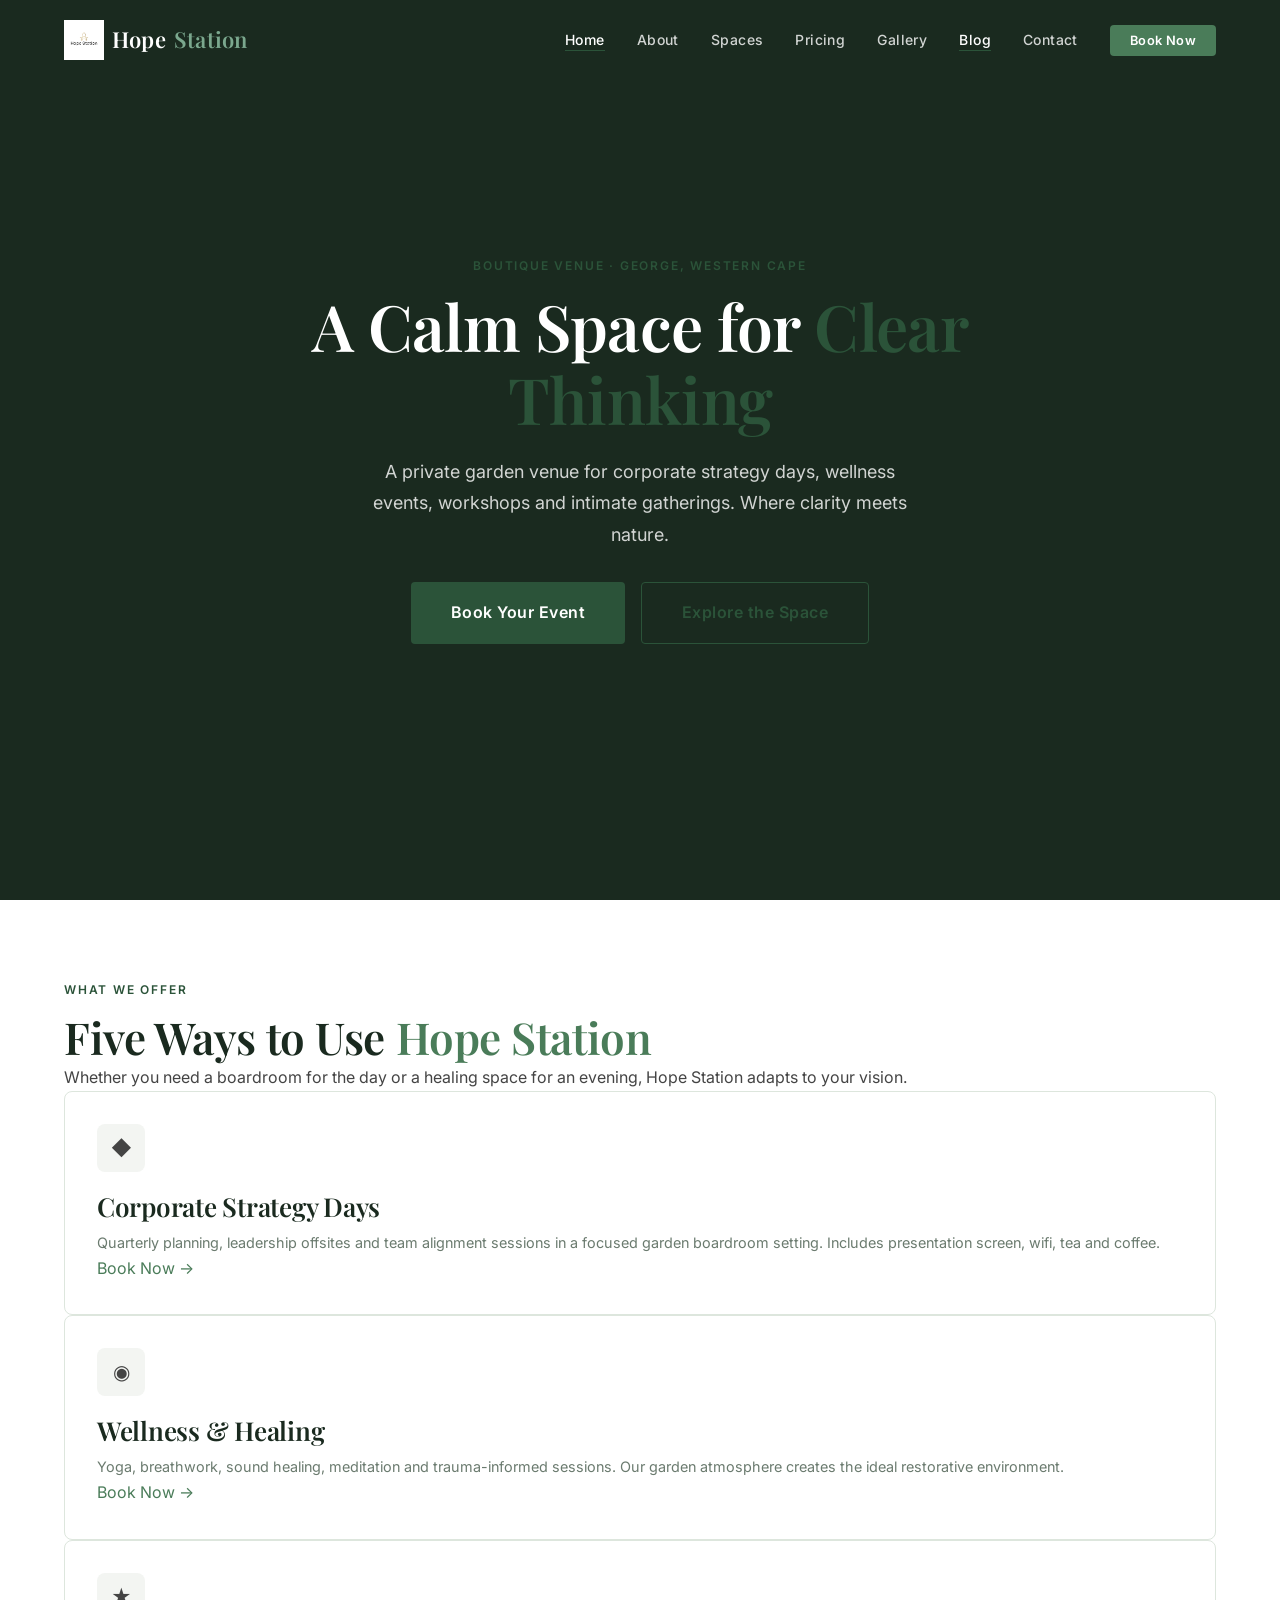
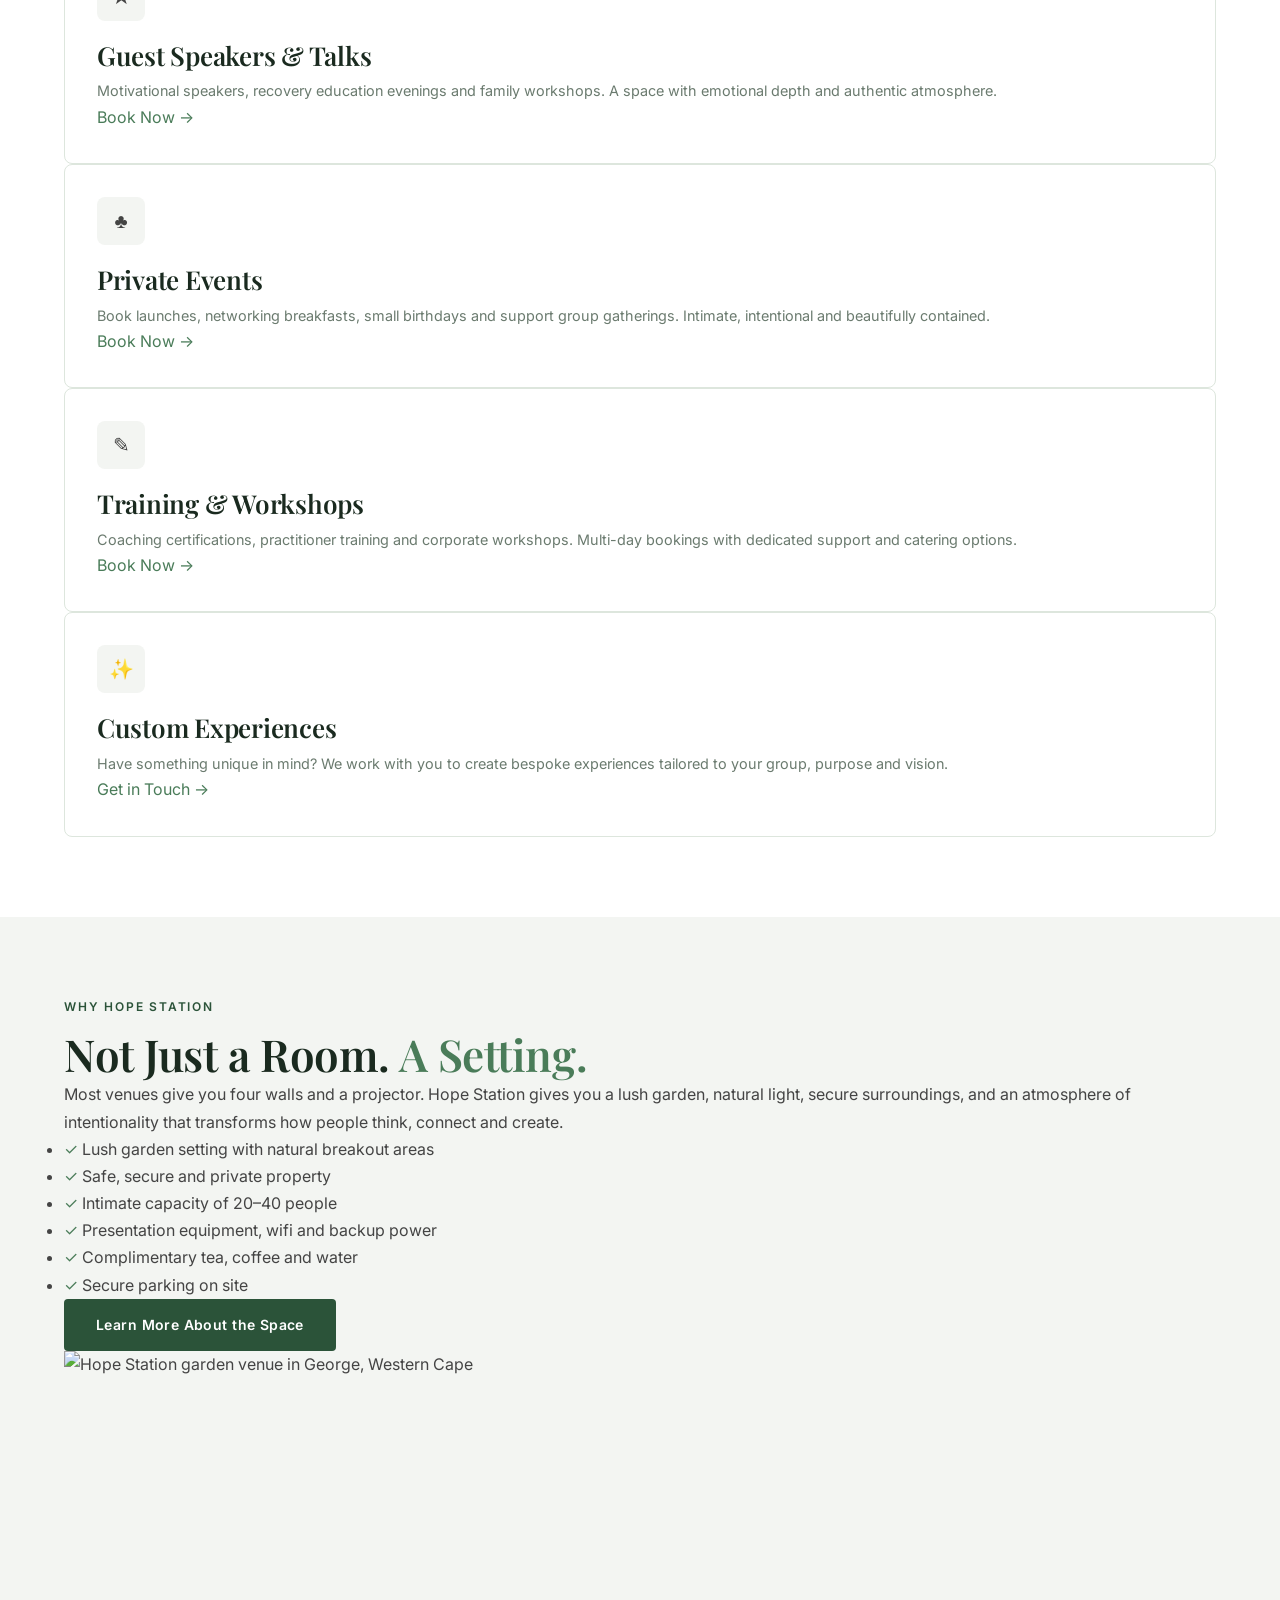
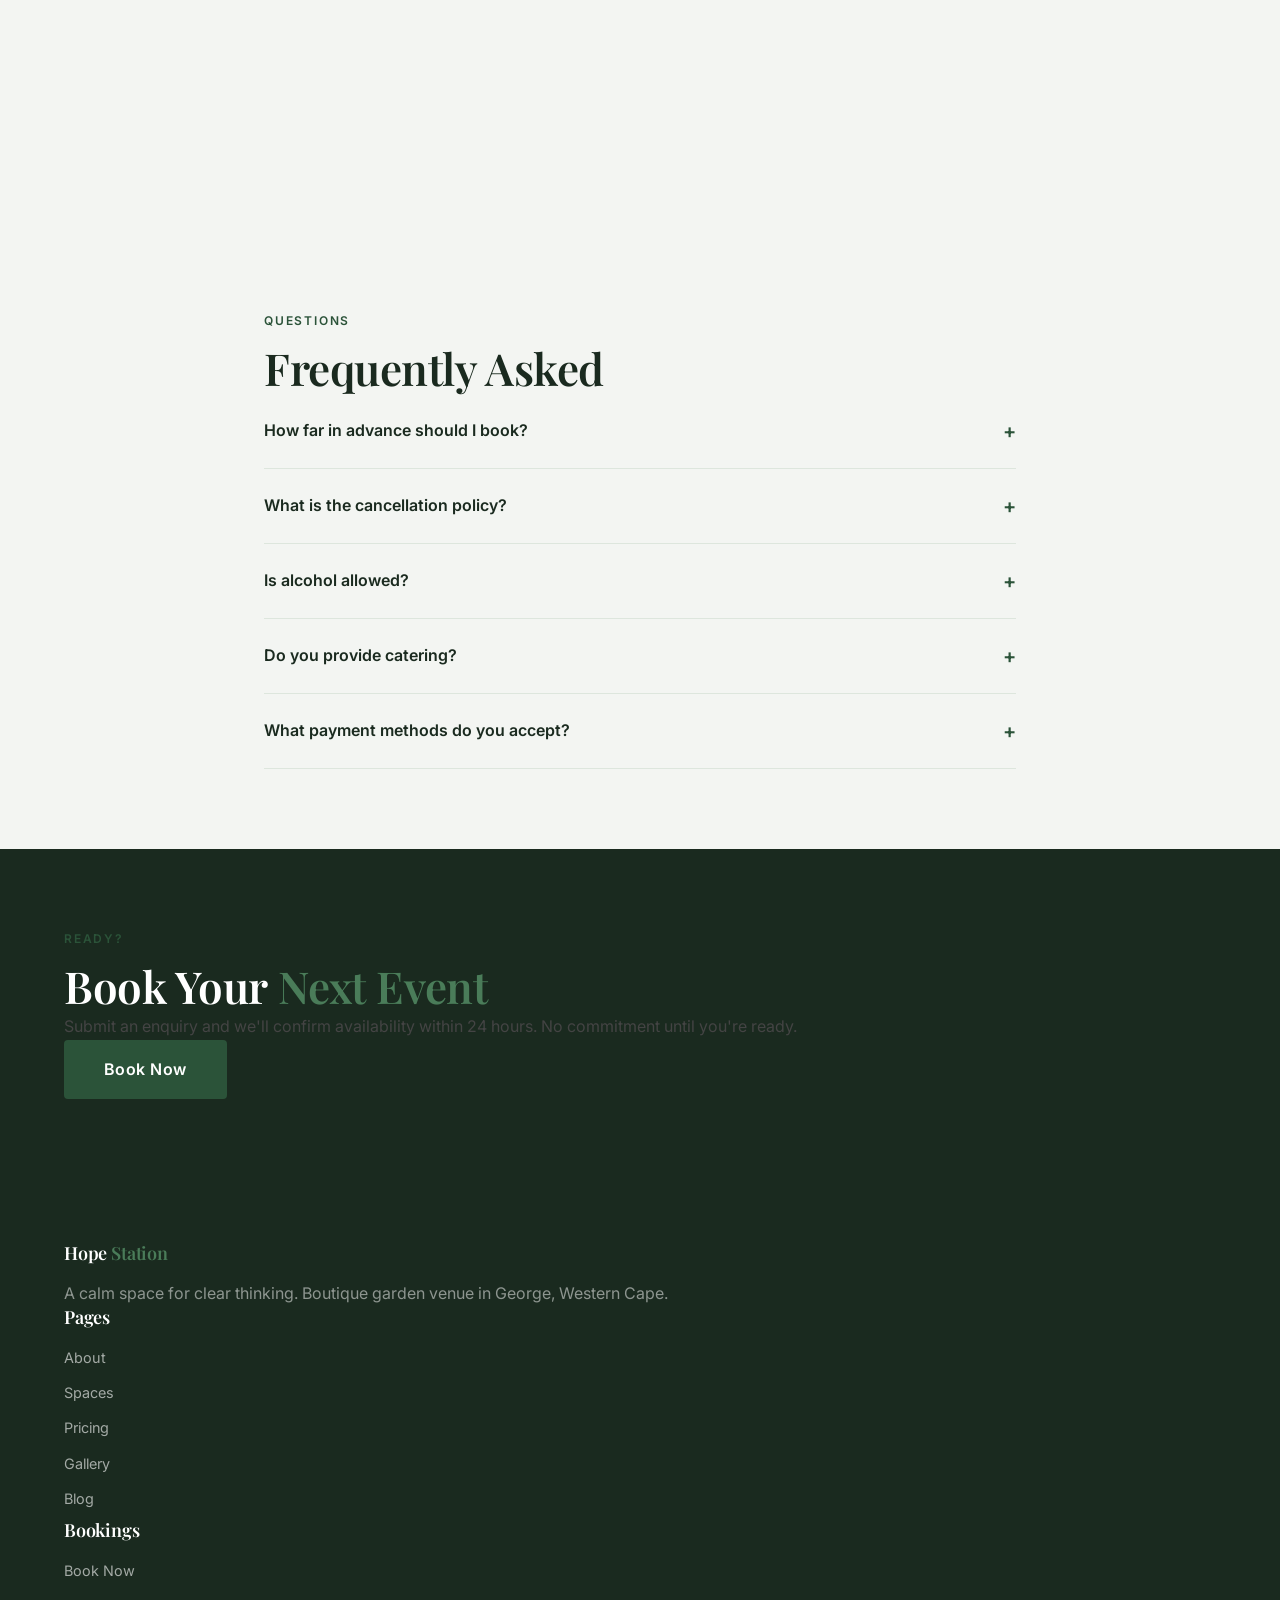
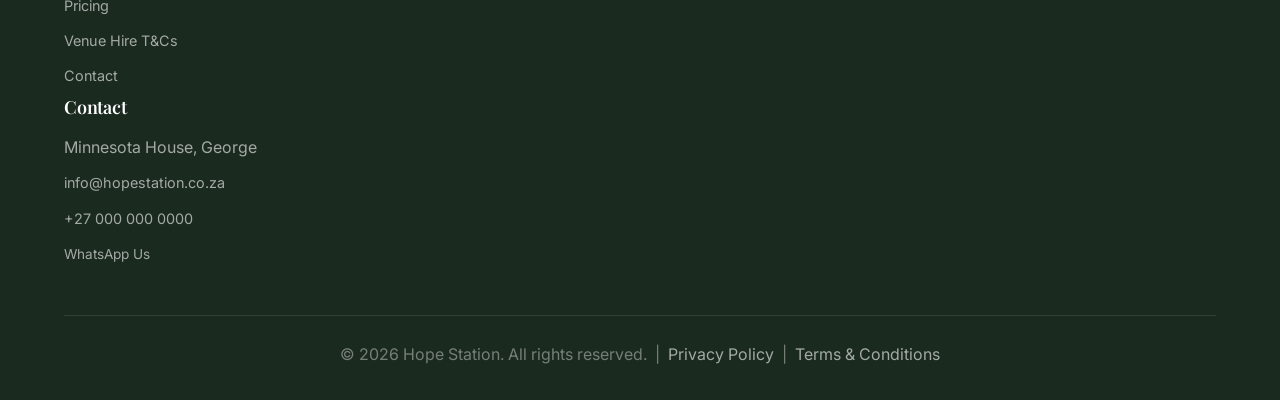
==== commit bdb56c08: "Fix booking page design, remove prices from home page, polish nav - Remove pricing table and price l" ====
--- a/index.html
+++ b/index.html
@@ -146,7 +146,7 @@
   <nav id="navbar" aria-label="Main navigation">
     <div class="container">
       <div class="nav-inner">
-        <a href="index.html" class="nav-logo"><img src="images/logo.png" alt="Hope Station" style="height:52px;width:52px;object-fit:contain;">Hope <span>Station</span></a>
+        <a href="index.html" class="nav-logo"><img src="images/logo.png" alt="Hope Station" style="height:40px;width:40px;object-fit:contain;">Hope <span>Station</span></a>
         <ul class="nav-links">
           <li><a href="index.html" class="active">Home</a></li>
           <li><a href="about.html">About</a></li>
@@ -212,35 +212,35 @@
           <div class="card-icon">&#9670;</div>
           <h3>Corporate Strategy Days</h3>
           <p>Quarterly planning, leadership offsites and team alignment sessions in a focused garden boardroom setting. Includes presentation screen, wifi, tea and coffee.</p>
-          <a href="pricing.html" class="text-green font-semibold text-sm mt-4 inline-block" style="font-family: var(--font-body);">From R2,500 &rarr;</a>
+          <a href="booking.html" class="text-green font-semibold text-sm mt-4 inline-block" style="font-family: var(--font-body);">Book Now &rarr;</a>
         </div>
         <!-- Card 2 -->
         <div class="card fade-in">
           <div class="card-icon">&#9673;</div>
           <h3>Wellness &amp; Healing</h3>
           <p>Yoga, breathwork, sound healing, meditation and trauma-informed sessions. Our garden atmosphere creates the ideal restorative environment.</p>
-          <a href="pricing.html" class="text-green font-semibold text-sm mt-4 inline-block" style="font-family: var(--font-body);">From R400/hr &rarr;</a>
+          <a href="booking.html" class="text-green font-semibold text-sm mt-4 inline-block" style="font-family: var(--font-body);">Book Now &rarr;</a>
         </div>
         <!-- Card 3 -->
         <div class="card fade-in">
           <div class="card-icon">&#9733;</div>
           <h3>Guest Speakers &amp; Talks</h3>
           <p>Motivational speakers, recovery education evenings and family workshops. A space with emotional depth and authentic atmosphere.</p>
-          <a href="pricing.html" class="text-green font-semibold text-sm mt-4 inline-block" style="font-family: var(--font-body);">From R2,000 &rarr;</a>
+          <a href="booking.html" class="text-green font-semibold text-sm mt-4 inline-block" style="font-family: var(--font-body);">Book Now &rarr;</a>
         </div>
         <!-- Card 4 -->
         <div class="card fade-in">
           <div class="card-icon">&#9827;</div>
           <h3>Private Events</h3>
           <p>Book launches, networking breakfasts, small birthdays and support group gatherings. Intimate, intentional and beautifully contained.</p>
-          <a href="pricing.html" class="text-green font-semibold text-sm mt-4 inline-block" style="font-family: var(--font-body);">From R3,000 &rarr;</a>
+          <a href="booking.html" class="text-green font-semibold text-sm mt-4 inline-block" style="font-family: var(--font-body);">Book Now &rarr;</a>
         </div>
         <!-- Card 5 -->
         <div class="card fade-in">
           <div class="card-icon">&#9998;</div>
           <h3>Training &amp; Workshops</h3>
           <p>Coaching certifications, practitioner training and corporate workshops. Multi-day bookings with dedicated support and catering options.</p>
-          <a href="pricing.html" class="text-green font-semibold text-sm mt-4 inline-block" style="font-family: var(--font-body);">From R8,000 &rarr;</a>
+          <a href="booking.html" class="text-green font-semibold text-sm mt-4 inline-block" style="font-family: var(--font-body);">Book Now &rarr;</a>
         </div>
         <!-- Card 6 -->
         <div class="card fade-in">
@@ -293,61 +293,6 @@
         </div>
         <div class="fade-in">
           <img src="images/venue-garden.jpg" alt="Hope Station garden venue in George, Western Cape" class="rounded-lg shadow-lg" style="width:100%; height:400px; object-fit:cover; background: var(--warm-gray);">
-        </div>
-      </div>
-    </div>
-  </section>
-
-  <!-- ============================================================
-       PRICING PREVIEW
-       ============================================================ -->
-  <section>
-    <div class="container">
-      <div class="text-center mb-12 fade-in">
-        <span class="eyebrow">Transparent Pricing</span>
-        <h2>Know <span class="text-green">Exactly</span> What It Costs</h2>
-        <p class="mt-3 text-gray-500 max-w-lg mx-auto">No hidden fees. No "rates on request." We believe in clarity.</p>
-      </div>
-
-      <div class="max-w-3xl mx-auto fade-in">
-        <table class="pricing-table">
-          <thead>
-            <tr>
-              <th>Space</th>
-              <th>Duration</th>
-              <th>From</th>
-            </tr>
-          </thead>
-          <tbody>
-            <tr>
-              <td>Corporate Boardroom</td>
-              <td>Half Day (4 hrs)</td>
-              <td class="price">R2,500</td>
-            </tr>
-            <tr>
-              <td>Corporate Boardroom</td>
-              <td>Full Day (8 hrs)</td>
-              <td class="price">R4,500</td>
-            </tr>
-            <tr>
-              <td>Wellness Space</td>
-              <td>Per Hour</td>
-              <td class="price">R400</td>
-            </tr>
-            <tr>
-              <td>Private Event</td>
-              <td>Half Day (4 hrs)</td>
-              <td class="price">R3,000</td>
-            </tr>
-            <tr>
-              <td>Training Workshop</td>
-              <td>2 Days</td>
-              <td class="price">R8,000</td>
-            </tr>
-          </tbody>
-        </table>
-        <div class="text-center mt-6">
-          <a href="pricing.html" class="btn btn--outline">View Full Pricing</a>
         </div>
       </div>
     </div>
--- a/css/style.css
+++ b/css/style.css
@@ -185,7 +185,7 @@
 
 .nav-logo img {
   display: block;
-  height: 52px;
+  height: 40px;
   width: auto;
   flex-shrink: 0;
 }
@@ -239,12 +239,13 @@
 
 .nav-cta {
   font-family: var(--font-body) !important;
-  font-size: 0.825rem !important;
+  font-size: 0.8rem !important;
   font-weight: 600 !important;
-  background: var(--white) !important;
-  color: var(--green) !important;
-  padding: 0.625rem 1.375rem !important;
+  background: var(--green-mid) !important;
+  color: var(--white) !important;
+  padding: 0.5rem 1.25rem !important;
   border-radius: var(--radius-sm) !important;
+  letter-spacing: 0.03em !important;
   transition: background var(--transition), transform var(--transition), box-shadow var(--transition) !important;
 }
 
@@ -253,8 +254,8 @@
 }
 
 .nav-cta:hover {
-  background: var(--sage) !important;
-  color: var(--black) !important;
+  background: var(--green-light) !important;
+  color: var(--white) !important;
   transform: translateY(-1px) !important;
   box-shadow: var(--shadow-green) !important;
 }
@@ -371,12 +372,12 @@
 }
 
 .btn--gold {
-  background: var(--gold);
-  color: var(--black);
+  background: var(--green);
+  color: var(--white);
 }
 
 .btn--gold:hover {
-  background: var(--gold-light);
+  background: var(--green-mid);
   transform: translateY(-1px);
   box-shadow: var(--shadow-green);
 }
@@ -879,3 +880,524 @@
   .page-hero { padding: 7rem 0 3rem; }
   .hero-btns { flex-direction: column; align-items: center; }
 }
+
+/* ============================================================
+   Booking System — Multi-Step
+   ============================================================ */
+
+/* Step Indicator */
+.booking-steps-nav {
+  display: flex;
+  align-items: center;
+  justify-content: center;
+  gap: 0;
+  margin-bottom: 2.5rem;
+  padding: 1.25rem 1.5rem;
+  background: var(--warm-gray);
+  border-radius: var(--radius-md);
+  border: 1px solid var(--border-light);
+}
+
+.step-item {
+  display: flex;
+  flex-direction: column;
+  align-items: center;
+  gap: 0.375rem;
+}
+
+.step-num {
+  width: 38px;
+  height: 38px;
+  border-radius: 50%;
+  background: var(--white);
+  border: 2px solid var(--border-light);
+  color: var(--text-muted);
+  display: flex;
+  align-items: center;
+  justify-content: center;
+  font-family: var(--font-body);
+  font-weight: 600;
+  font-size: 0.875rem;
+  transition: all var(--transition);
+}
+
+.step-label {
+  font-family: var(--font-body);
+  font-size: 0.7rem;
+  font-weight: 500;
+  color: var(--text-muted);
+  white-space: nowrap;
+  letter-spacing: 0.02em;
+}
+
+.step-item.active .step-num {
+  background: var(--green);
+  border-color: var(--green);
+  color: var(--white);
+  box-shadow: 0 0 0 4px rgba(43, 83, 57, 0.15);
+}
+
+.step-item.active .step-label {
+  color: var(--green);
+  font-weight: 600;
+}
+
+.step-item.done .step-num {
+  background: var(--green-mid);
+  border-color: var(--green-mid);
+  color: var(--white);
+}
+
+.step-item.done .step-label {
+  color: var(--green-mid);
+}
+
+.step-line {
+  width: 48px;
+  height: 2px;
+  background: var(--border-light);
+  margin: 0 0.5rem;
+  margin-bottom: 1.25rem;
+}
+
+/* Booking Titles */
+.booking-title {
+  text-align: center;
+  margin-bottom: 0.5rem;
+}
+
+.booking-subtitle {
+  text-align: center;
+  color: var(--text-muted);
+  font-size: 1rem;
+  margin-bottom: 2rem;
+  max-width: 500px;
+  margin-left: auto;
+  margin-right: auto;
+}
+
+/* Back Button */
+.btn-back {
+  background: none;
+  border: none;
+  color: var(--green-mid);
+  font-family: var(--font-body);
+  font-size: 0.875rem;
+  font-weight: 500;
+  cursor: pointer;
+  padding: 0.5rem 0;
+  margin-bottom: 1rem;
+  display: inline-flex;
+  align-items: center;
+  gap: 0.25rem;
+  transition: color var(--transition);
+}
+
+.btn-back:hover {
+  color: var(--green);
+}
+
+/* Package Grid */
+.package-grid {
+  display: grid;
+  grid-template-columns: repeat(auto-fill, minmax(260px, 1fr));
+  gap: 1rem;
+  margin-bottom: 2rem;
+}
+
+.package-card {
+  background: var(--white);
+  border: 2px solid var(--border-light);
+  border-radius: var(--radius-md);
+  padding: 1.75rem 1.5rem;
+  cursor: pointer;
+  transition: all var(--transition);
+  text-align: center;
+  position: relative;
+}
+
+.package-card:hover {
+  border-color: var(--green-mid);
+  box-shadow: var(--shadow-md);
+  transform: translateY(-3px);
+}
+
+.package-card.selected {
+  border-color: var(--green);
+  background: linear-gradient(135deg, rgba(43,83,57,0.03) 0%, rgba(158,189,158,0.08) 100%);
+  box-shadow: 0 0 0 3px rgba(43, 83, 57, 0.12), var(--shadow-sm);
+}
+
+.package-card.selected::after {
+  content: '\2713';
+  position: absolute;
+  top: 0.75rem;
+  right: 0.75rem;
+  width: 24px;
+  height: 24px;
+  background: var(--green);
+  color: white;
+  border-radius: 50%;
+  display: flex;
+  align-items: center;
+  justify-content: center;
+  font-size: 0.75rem;
+  font-weight: 700;
+}
+
+.package-name {
+  font-family: var(--font-heading);
+  font-size: 1.05rem;
+  font-weight: 600;
+  color: var(--black);
+  margin-bottom: 0.375rem;
+  line-height: 1.3;
+}
+
+.package-duration {
+  font-size: 0.8rem;
+  color: var(--text-muted);
+  margin-bottom: 0.875rem;
+  padding-bottom: 0.875rem;
+  border-bottom: 1px solid var(--border-light);
+}
+
+.package-price {
+  font-family: var(--font-heading);
+  font-size: 1.5rem;
+  font-weight: 700;
+  color: var(--green);
+  margin-bottom: 0.25rem;
+}
+
+.package-deposit {
+  font-size: 0.75rem;
+  color: var(--text-muted);
+}
+
+/* Calendar */
+.calendar {
+  max-width: 480px;
+  margin: 0 auto 2rem;
+  background: var(--white);
+  border: 1px solid var(--border-light);
+  border-radius: var(--radius-md);
+  padding: 1.5rem;
+}
+
+.calendar-header {
+  display: flex;
+  align-items: center;
+  justify-content: space-between;
+  margin-bottom: 1rem;
+}
+
+.cal-month {
+  font-family: var(--font-heading);
+  font-size: 1.125rem;
+  font-weight: 600;
+  color: var(--black);
+}
+
+.cal-nav {
+  background: var(--warm-gray);
+  border: 1px solid var(--border-light);
+  border-radius: var(--radius-sm);
+  width: 36px;
+  height: 36px;
+  display: flex;
+  align-items: center;
+  justify-content: center;
+  cursor: pointer;
+  font-size: 1.25rem;
+  color: var(--text-body);
+  transition: all var(--transition);
+}
+
+.cal-nav:hover {
+  background: var(--green);
+  color: var(--white);
+  border-color: var(--green);
+}
+
+.calendar-grid {
+  display: grid;
+  grid-template-columns: repeat(7, 1fr);
+  gap: 4px;
+}
+
+.cal-dayname {
+  text-align: center;
+  font-family: var(--font-body);
+  font-size: 0.7rem;
+  font-weight: 600;
+  text-transform: uppercase;
+  color: var(--text-muted);
+  padding: 0.5rem 0;
+  letter-spacing: 0.05em;
+}
+
+.cal-day {
+  text-align: center;
+  padding: 0.5rem;
+  font-family: var(--font-body);
+  font-size: 0.875rem;
+  border-radius: var(--radius-sm);
+  cursor: default;
+  transition: all var(--transition);
+}
+
+.cal-day.empty {
+  visibility: hidden;
+}
+
+.cal-day.available {
+  cursor: pointer;
+  color: var(--black);
+  background: var(--warm-gray);
+}
+
+.cal-day.available:hover {
+  background: var(--sage);
+  color: var(--black);
+}
+
+.cal-day.selected {
+  background: var(--green) !important;
+  color: var(--white) !important;
+  font-weight: 600;
+}
+
+.cal-day.unavailable {
+  color: var(--text-light);
+  opacity: 0.4;
+  text-decoration: line-through;
+}
+
+.calendar-legend {
+  display: flex;
+  gap: 1.25rem;
+  justify-content: center;
+  margin-top: 1rem;
+  font-size: 0.75rem;
+  color: var(--text-muted);
+}
+
+.legend-dot {
+  display: inline-block;
+  width: 10px;
+  height: 10px;
+  border-radius: 50%;
+  margin-right: 4px;
+  vertical-align: middle;
+}
+
+.legend-dot.available {
+  background: var(--warm-gray);
+  border: 1px solid var(--border-light);
+}
+
+.legend-dot.unavailable {
+  background: var(--border-light);
+  opacity: 0.5;
+}
+
+.legend-dot.selected {
+  background: var(--green);
+}
+
+/* Time Slots */
+.timeslot-section {
+  margin-top: 2rem;
+}
+
+.timeslot-title {
+  text-align: center;
+  font-size: 1.1rem;
+  margin-bottom: 1rem;
+  color: var(--black);
+}
+
+.timeslot-grid {
+  display: grid;
+  grid-template-columns: repeat(auto-fill, minmax(200px, 1fr));
+  gap: 0.75rem;
+  max-width: 600px;
+  margin: 0 auto;
+}
+
+.timeslot-card {
+  background: var(--warm-gray);
+  border: 2px solid var(--border-light);
+  border-radius: var(--radius-sm);
+  padding: 0.875rem 1rem;
+  text-align: center;
+  font-family: var(--font-body);
+  font-size: 0.875rem;
+  font-weight: 500;
+  color: var(--text-body);
+  cursor: pointer;
+  transition: all var(--transition);
+}
+
+.timeslot-card:hover {
+  border-color: var(--green-mid);
+  background: var(--white);
+}
+
+.timeslot-card.selected {
+  border-color: var(--green);
+  background: rgba(43, 83, 57, 0.04);
+  color: var(--green);
+  font-weight: 600;
+}
+
+/* Booking Form (Step 3) */
+.form-row {
+  display: grid;
+  grid-template-columns: 1fr 1fr;
+  gap: 1rem;
+}
+
+@media (max-width: 600px) {
+  .form-row { grid-template-columns: 1fr; }
+}
+
+.tc-box {
+  background: var(--warm-gray);
+  border: 1.5px solid var(--border-light);
+  border-radius: var(--radius-md);
+  padding: 1.25rem;
+  margin: 1.5rem 0;
+}
+
+.tc-label {
+  font-size: 0.875rem;
+  line-height: 1.6;
+  color: var(--text-body);
+  display: flex;
+  align-items: flex-start;
+  gap: 0.625rem;
+  cursor: pointer;
+}
+
+.tc-label input[type="checkbox"] {
+  width: 18px;
+  height: 18px;
+  margin-top: 2px;
+  accent-color: var(--green);
+  flex-shrink: 0;
+}
+
+.tc-label a {
+  color: var(--green-mid);
+  text-decoration: underline;
+  font-weight: 500;
+}
+
+/* Review Card (Step 4) */
+.review-card {
+  background: var(--warm-gray);
+  border: 1px solid var(--border-light);
+  border-radius: var(--radius-md);
+  padding: 2rem;
+  max-width: 600px;
+  margin: 0 auto 2rem;
+}
+
+.review-card h3 {
+  font-family: var(--font-heading);
+  font-size: 1.25rem;
+  margin-bottom: 1.25rem;
+  color: var(--black);
+}
+
+.review-table {
+  width: 100%;
+  border-collapse: collapse;
+  margin-bottom: 1.5rem;
+}
+
+.review-table td {
+  padding: 0.5rem 0;
+  font-size: 0.9rem;
+  border-bottom: 1px solid var(--border-light);
+}
+
+.review-table td:first-child {
+  color: var(--text-muted);
+  width: 120px;
+  font-size: 0.825rem;
+}
+
+.review-total {
+  border-top: 2px solid var(--border-light);
+  padding-top: 1rem;
+}
+
+.review-line {
+  display: flex;
+  justify-content: space-between;
+  padding: 0.375rem 0;
+  font-size: 0.9rem;
+  color: var(--text-body);
+}
+
+.review-line.deposit {
+  font-weight: 700;
+  font-size: 1.05rem;
+  color: var(--green);
+  padding: 0.625rem 0;
+}
+
+/* Payment */
+.pay-note {
+  text-align: center;
+  color: var(--text-muted);
+  font-size: 0.8rem;
+  margin-top: 0.75rem;
+}
+
+.pay-manual {
+  max-width: 600px;
+  margin: 0 auto;
+  text-align: center;
+}
+
+.pay-manual h3 {
+  font-family: var(--font-heading);
+  margin-bottom: 0.75rem;
+}
+
+.bank-details {
+  background: var(--white);
+  border: 1px solid var(--border-light);
+  border-radius: var(--radius-sm);
+  padding: 1.25rem;
+  margin: 1rem auto;
+  max-width: 320px;
+  text-align: left;
+}
+
+.bank-details p {
+  font-size: 0.875rem;
+  margin-bottom: 0.25rem;
+}
+
+/* Booking Actions */
+.booking-actions {
+  text-align: center;
+  margin-top: 2rem;
+}
+
+/* Responsive booking */
+@media (max-width: 600px) {
+  .booking-steps-nav { gap: 0; }
+  .step-line { width: 20px; }
+  .step-label { font-size: 0.6rem; }
+  .step-num { width: 30px; height: 30px; font-size: 0.75rem; }
+  .package-grid { grid-template-columns: 1fr; }
+  .timeslot-grid { grid-template-columns: 1fr; }
+  .calendar { padding: 1rem; }
+  .review-card { padding: 1.25rem; }
+}
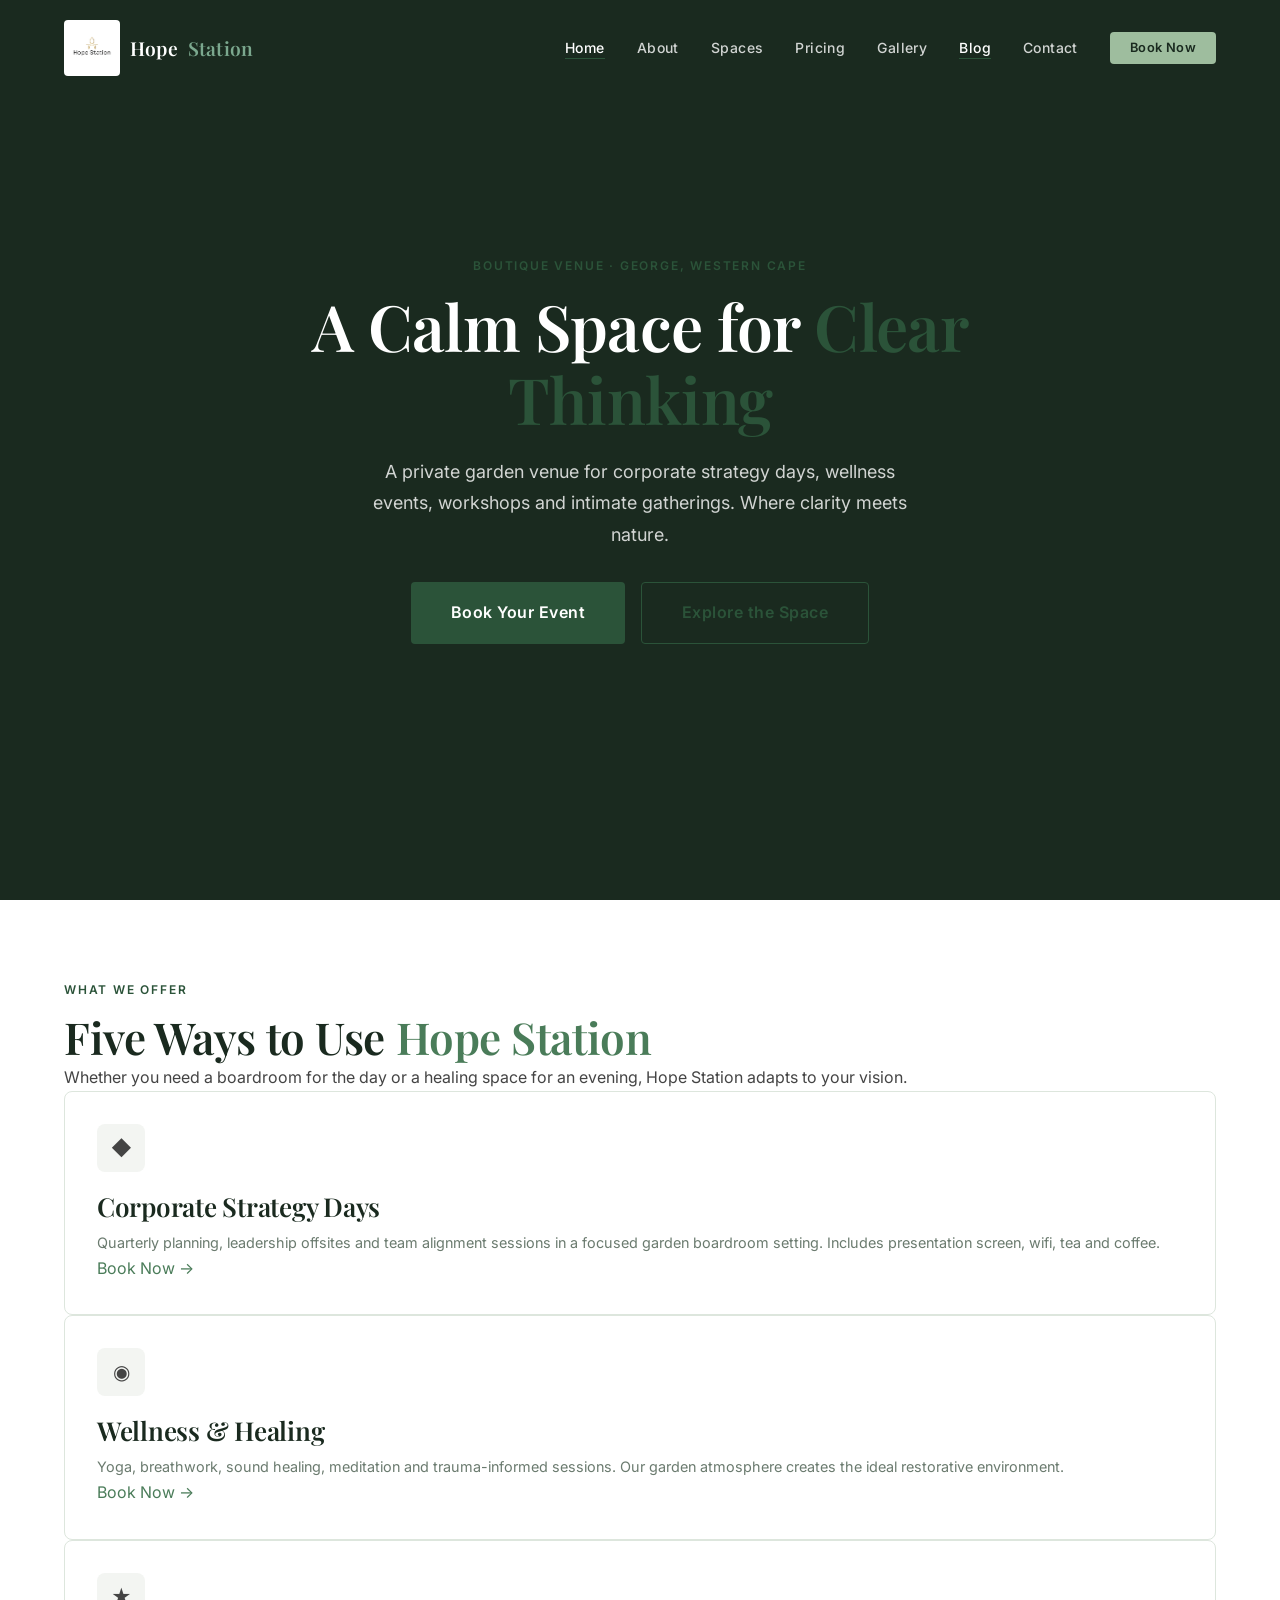
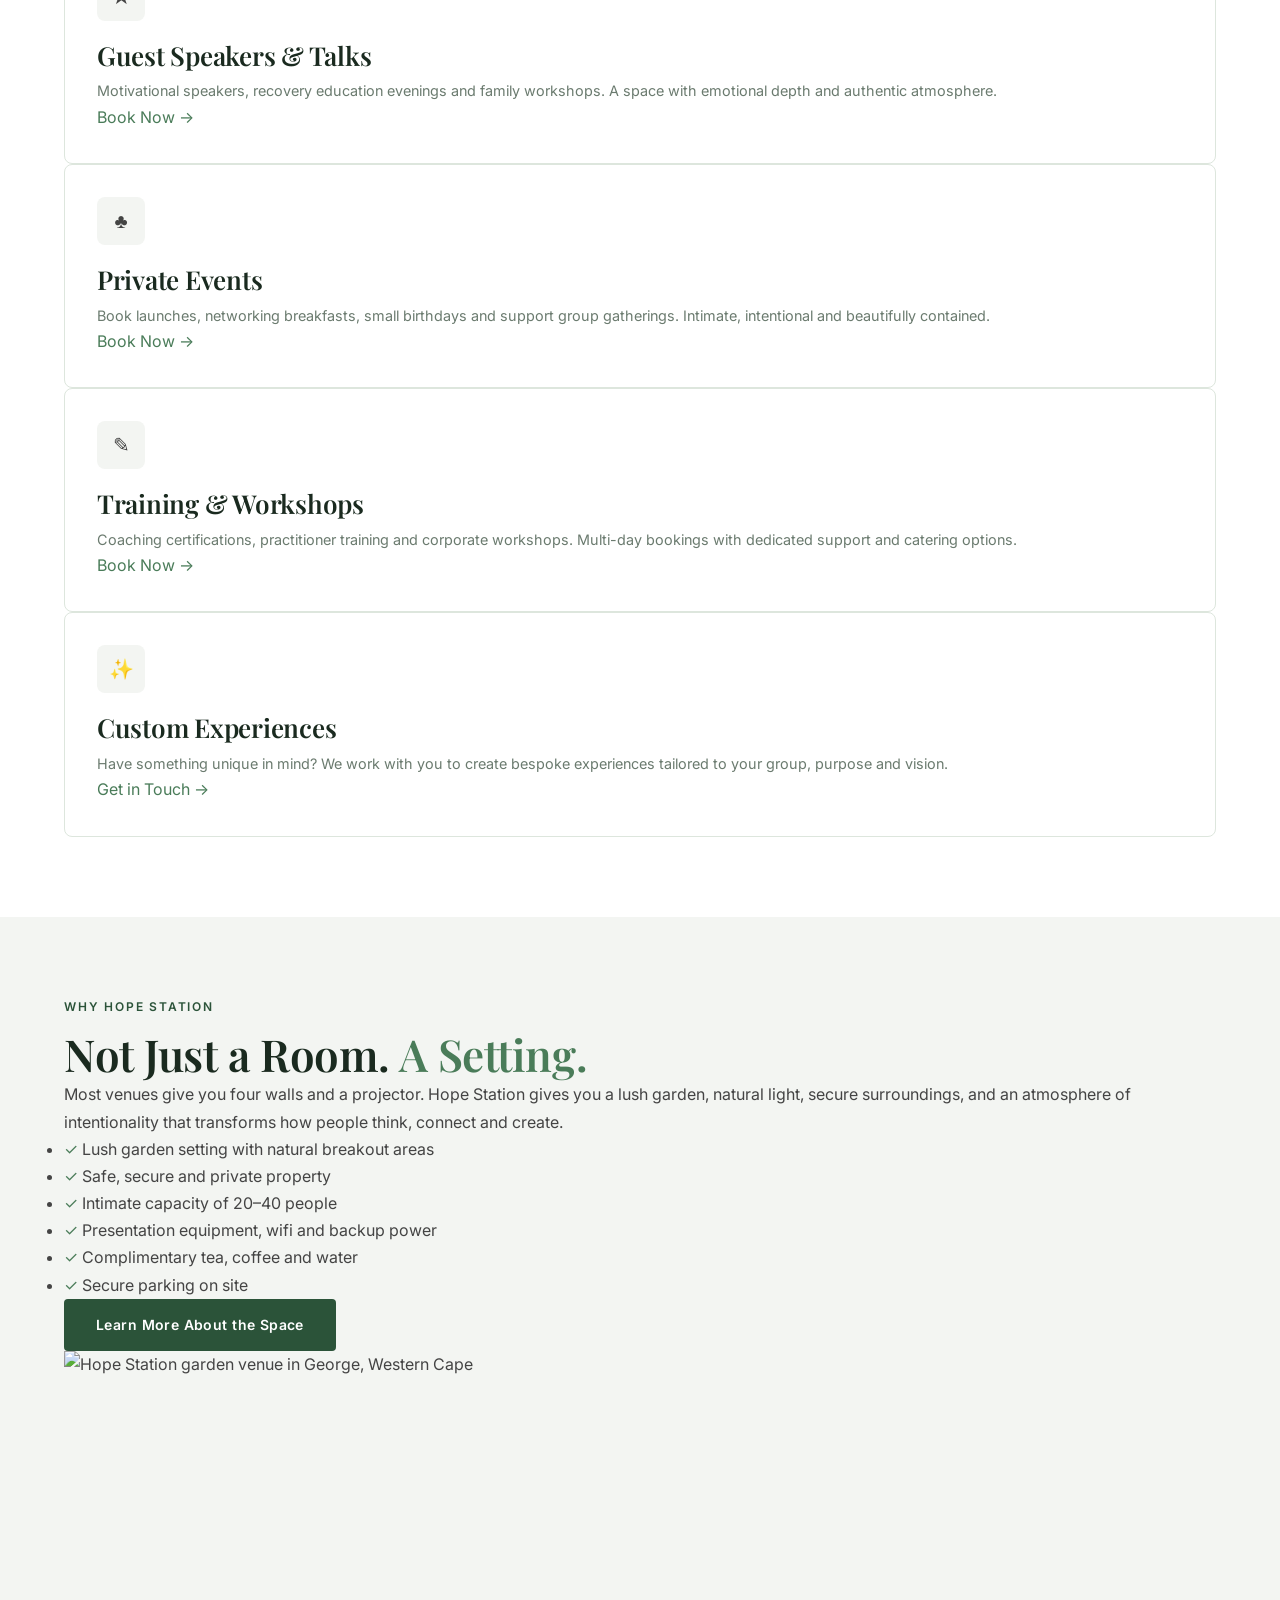
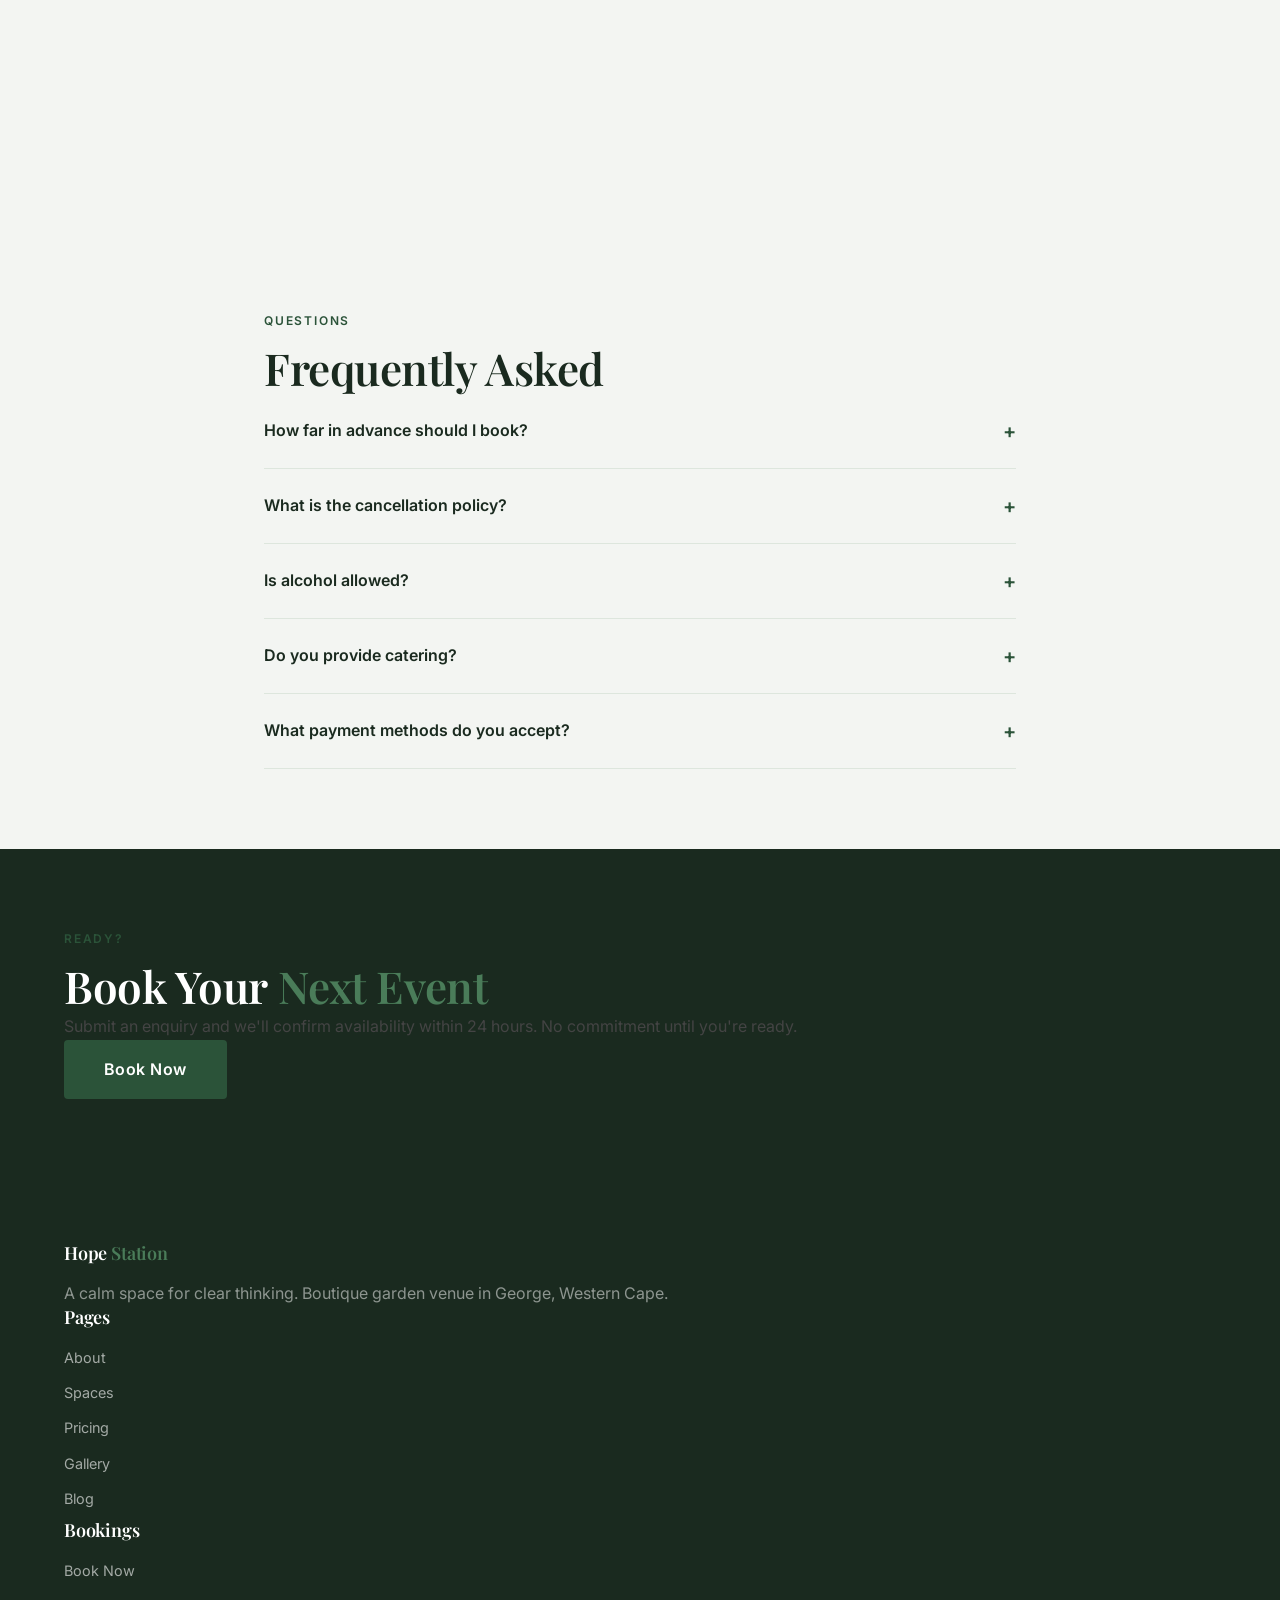
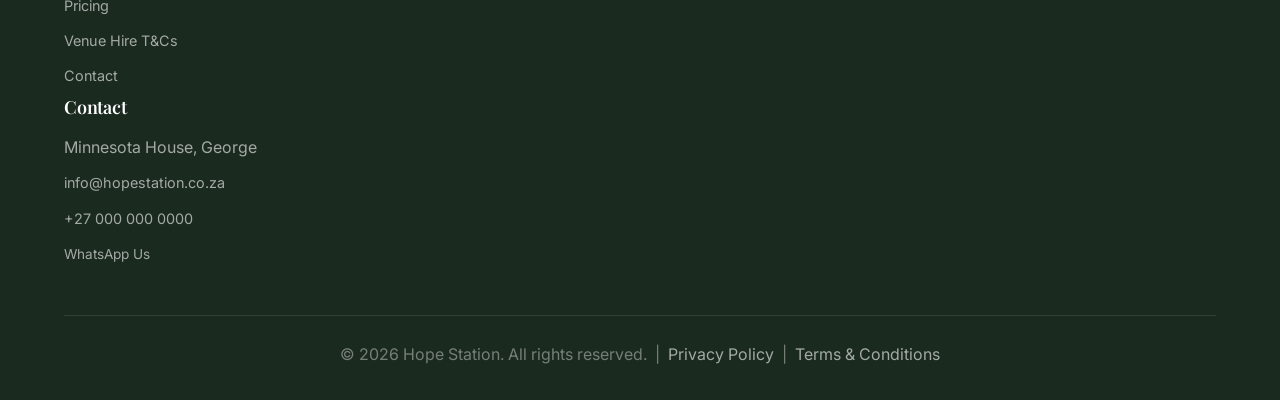
==== commit cb3164de: "Fix nav: bigger logo with blend mode, fix Book Now button alignment - Logo increased to 56px with mi" ====
--- a/index.html
+++ b/index.html
@@ -146,7 +146,7 @@
   <nav id="navbar" aria-label="Main navigation">
     <div class="container">
       <div class="nav-inner">
-        <a href="index.html" class="nav-logo"><img src="images/logo.png" alt="Hope Station" style="height:40px;width:40px;object-fit:contain;">Hope <span>Station</span></a>
+        <a href="index.html" class="nav-logo"><img src="images/logo.png" alt="Hope Station" style="height:56px;width:auto;object-fit:contain;">Hope <span>Station</span></a>
         <ul class="nav-links">
           <li><a href="index.html" class="active">Home</a></li>
           <li><a href="about.html">About</a></li>
--- a/css/style.css
+++ b/css/style.css
@@ -172,7 +172,7 @@
 
 .nav-logo {
   font-family: var(--font-heading);
-  font-size: 1.375rem;
+  font-size: 1.2rem;
   font-weight: 600;
   color: var(--white);
   letter-spacing: 0.01em;
@@ -180,14 +180,16 @@
   transition: color var(--transition);
   display: flex;
   align-items: center;
-  gap: 0.5rem;
+  gap: 0.625rem;
 }
 
 .nav-logo img {
   display: block;
-  height: 40px;
+  height: 56px;
   width: auto;
   flex-shrink: 0;
+  mix-blend-mode: screen;
+  border-radius: 4px;
 }
 
 .nav-logo span {
@@ -241,11 +243,15 @@
   font-family: var(--font-body) !important;
   font-size: 0.8rem !important;
   font-weight: 600 !important;
-  background: var(--green-mid) !important;
-  color: var(--white) !important;
+  background: var(--sage) !important;
+  color: var(--black) !important;
   padding: 0.5rem 1.25rem !important;
   border-radius: var(--radius-sm) !important;
   letter-spacing: 0.03em !important;
+  display: inline-flex !important;
+  align-items: center !important;
+  white-space: nowrap !important;
+  line-height: 1.2 !important;
   transition: background var(--transition), transform var(--transition), box-shadow var(--transition) !important;
 }
 
